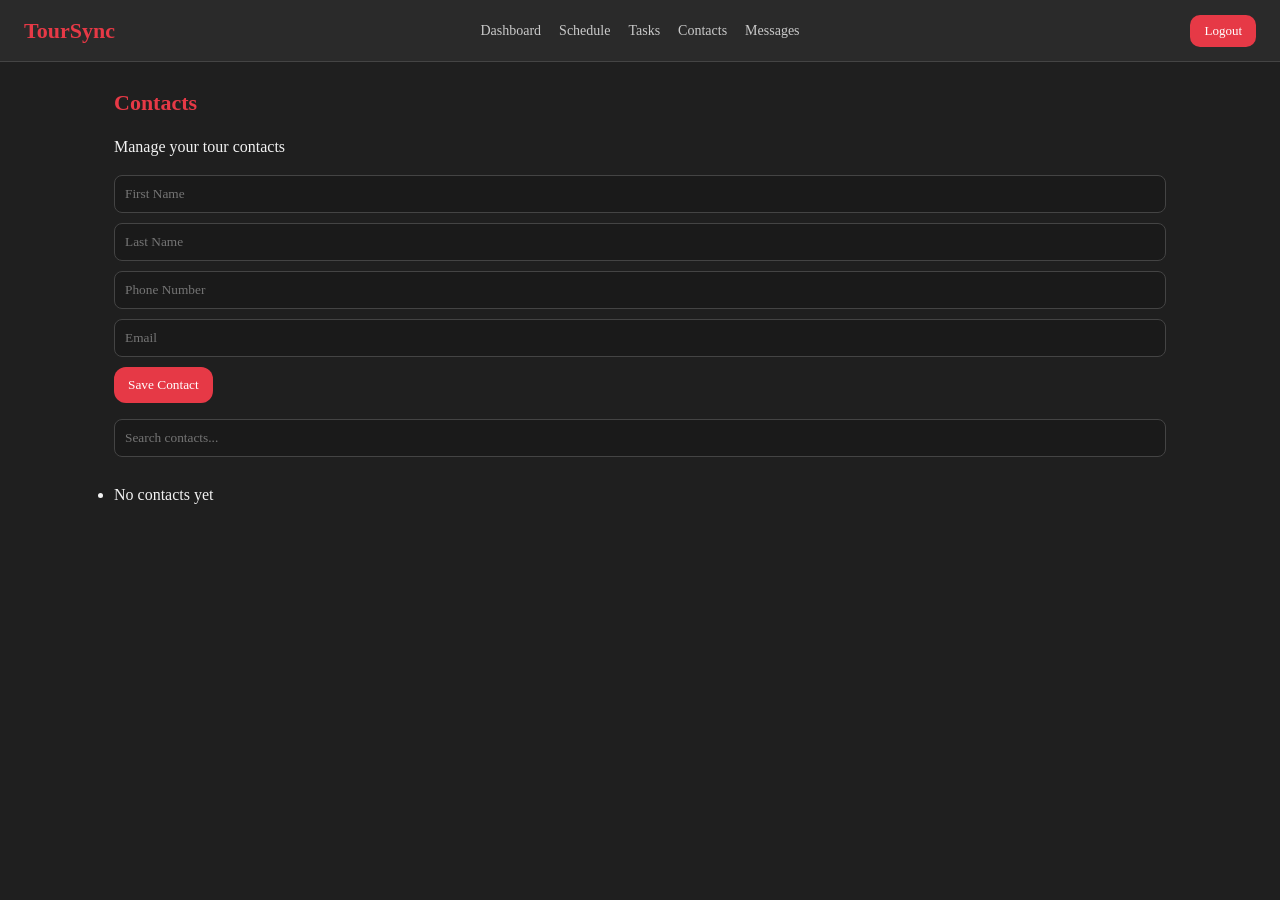
==== index.html @ a50b9f97 "vc" ====
<!DOCTYPE html>
<html lang="en">

<head>
  <meta charset="UTF-8">
  <title>Contacts</title>

  <link rel="stylesheet" href="style.css">
  <script defer src="script.js"></script>
</head>

<body>

<header class="topbar">

  <h1>TourSync</h1>

  <nav>
    <a href="index.html">Dashboard</a>
    <a href="schedule.html">Schedule</a>
    <a href="tasks.html">Tasks</a>
    <a href="contacts.html">Contacts</a>
    <a href="messages.html">Messages</a>
  </nav>

  <button class="logout-btn" onclick="logout()">Logout</button>

</header>

<main class="container">

  <!-- PAGE TITLE -->
  <div class="page-title card">
    <h2>Contacts</h2>
    <p>Manage your tour contacts</p>
  </div>

  <!-- CONTACT FORM -->
  <div class="card contact-form">

    <input id="firstName" type="text" placeholder="First Name">
    <input id="lastName" type="text" placeholder="Last Name">
    <input id="phone" type="text" placeholder="Phone Number">
    <input id="email" type="email" placeholder="Email">

    <button onclick="addContact()">Save Contact</button>

  </div>

  <!-- SEARCH -->
  <div class="card">
    <input
      id="searchInput"
      type="text"
      oninput="renderContacts()"
      placeholder="Search contacts..."
    >
  </div>

  <!-- CONTACT LIST -->
  <ul id="contactList"></ul>

</main>

</body>
</html>
---- style.css ----
/* =========================
   RESET
========================= */
* {
  margin: 0;
  padding: 0;
  box-sizing: border-box;
  font-family: Georgia, "Times New Roman", serif;
}

/* =========================
   THEME
========================= */
:root {
  --bg: #1f1f1f;
  --panel: #2a2a2a;
  --panel2: #333333;

  --text: #f2f2f2;
  --muted: #b5b5b5;

  --red: #e63946;
  --gold: #c9a227;
  --green: #2a9d8f;

  --space-xs: 6px;
  --space-sm: 10px;
  --space-md: 16px;
  --space-lg: 24px;

  --radius: 12px;
}

/* =========================
   BODY
========================= */
body {
  background: var(--bg);
  color: var(--text);
  min-height: 100vh;
  line-height: 1.5;
}

/* =========================
   TYPOGRAPHY
========================= */
h1 { font-size: 28px; }
h2 { font-size: 22px; margin-bottom: var(--space-md); }
h3 { font-size: 18px; margin-bottom: var(--space-sm); }

h1, h2, h3 {
  color: var(--red);
}

/* =========================
   CONTAINER
========================= */
.container {
  padding: var(--space-lg);
  max-width: 1100px;
  margin: 0 auto;

  display: flex;
  flex-direction: column;
  gap: var(--space-md);
}

/* =========================
   TOPBAR (UNIFIED STYLE)
========================= */

.topbar {
  display: flex;
  align-items: center;
  justify-content: space-between;

  padding: 14px 24px;
  background: var(--panel);
  border-bottom: 1px solid #444;
}

/* LEFT BRAND */
.topbar h1 {
  color: var(--red);
  font-size: 22px;
}

/* CENTER NAV */
.topbar nav {
  display: flex;
  gap: 18px;
  position: absolute;
  left: 50%;
  transform: translateX(-50%);
}

/* LINKS */
.topbar nav a {
  text-decoration: none;
  color: var(--text);
  opacity: 0.8;
  font-size: 14px;
  transition: 0.2s;
}

.topbar nav a:hover {
  color: var(--red);
  opacity: 1;
}

/* LOGOUT BUTTON (RIGHT SIDE) */
.logout-btn {
  background: var(--red);
  border: none;
  color: white;
  padding: 8px 14px;
  border-radius: 10px;
  cursor: pointer;
  font-size: 13px;
}

.logout-btn:hover {
  opacity: 0.9;
}

/* =========================
   INPUTS
========================= */
input, select {
  padding: 10px;
  border-radius: 8px;
  border: 1px solid #444;
  background: #1a1a1a;
  color: var(--text);
  width: 100%;
  margin-bottom: var(--space-sm);
}

input:focus, select:focus {
  outline: none;
  border-color: var(--red);
}

/* =========================
   BUTTONS
========================= */
button {
  padding: 10px 14px;
  border-radius: var(--radius);
  border: none;
  background: var(--red);
  color: white;
  cursor: pointer;
  transition: 0.2s;
}

button:hover {
  opacity: 0.9;
}

/* =========================
   CHAT LAYOUT
========================= */
.chat-layout {
  display: flex;
  height: calc(100vh - 90px);
}

/* sidebar */
.chat-sidebar {
  width: 280px;
  background: var(--panel);
  border-right: 1px solid #444;
  padding: var(--space-md);
  overflow-y: auto;
}

/* chat window */
.chat-window {
  flex: 1;
  display: flex;
  flex-direction: column;
  padding: var(--space-md);
  overflow: hidden;
}

/* =========================
   CONTACT PICKER
========================= */
#contactPicker {
  list-style: none;
  margin-top: var(--space-sm);
  display: flex;
  flex-direction: column;
  gap: 8px;
}

#contactPicker li {
  padding: 10px;
  background: var(--panel2);
  border-radius: 8px;
  cursor: pointer;
  position: relative;
  transition: 0.2s;
}

#contactPicker li:hover {
  background: var(--red);
}

/* unread badge */
.unread {
  position: absolute;
  right: 10px;
  top: 10px;
  background: var(--gold);
  color: black;
  font-size: 12px;
  padding: 2px 6px;
  border-radius: 10px;
}

/* =========================
   CHAT
========================= */
#messageList {
  flex: 1;
  list-style: none;
  overflow-y: auto;
  display: flex;
  flex-direction: column;
  gap: var(--space-sm);
  padding: var(--space-sm);
}

/* system message */
.system-msg {
  text-align: center;
  opacity: 0.6;
  font-size: 14px;
}

/* bubble */
.msg {
  max-width: 70%;
  padding: 10px 12px;
  border-radius: 16px;
  font-size: 14px;
  position: relative;
  box-shadow: 0 4px 10px rgba(0,0,0,0.2);
}

/* sent */
.msg.me {
  background: var(--red);
  color: white;
  align-self: flex-end;
  border-bottom-right-radius: 4px;
}

/* received */
.msg.them {
  background: var(--panel2);
  align-self: flex-start;
  border-bottom-left-radius: 4px;
}

/* timestamp */
.msg small {
  display: block;
  font-size: 10px;
  opacity: 0.7;
  margin-top: 4px;
}

/* =========================
   MESSAGE INPUT
========================= */
.message-box {
  display: flex;
  gap: var(--space-sm);
  border-top: 1px solid #444;
  padding-top: var(--space-sm);
}

.message-box input {
  flex: 1;
  margin-bottom: 0;
}

/* =========================
   TASK PRIORITY
========================= */
.task.high {
  border-left: 4px solid var(--red);
}

.task.medium {
  border-left: 4px solid var(--gold);
}

.task.low {
  border-left: 4px solid var(--green);
}
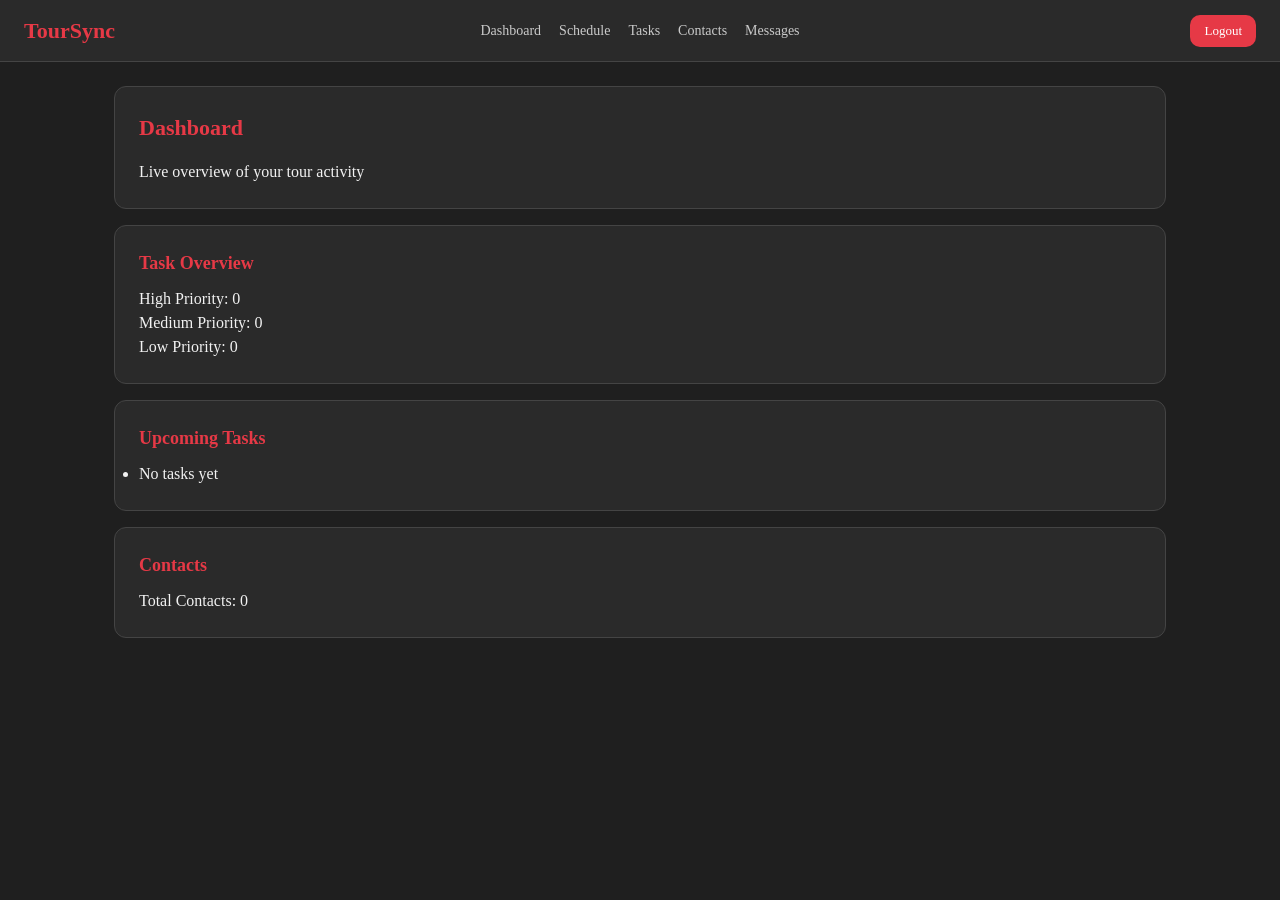
==== commit 44cd2c53: "f" ====
--- a/index.html
+++ b/index.html
@@ -3,7 +3,7 @@
 
 <head>
   <meta charset="UTF-8">
-  <title>Contacts</title>
+  <title>TourSync Dashboard</title>
 
   <link rel="stylesheet" href="style.css">
   <script defer src="script.js"></script>
@@ -29,38 +29,48 @@
 
 <main class="container">
 
-  <!-- PAGE TITLE -->
-  <div class="page-title card">
-    <h2>Contacts</h2>
-    <p>Manage your tour contacts</p>
+  <!-- WELCOME -->
+  <div class="card">
+    <h2>Dashboard</h2>
+    <p>Live overview of your tour activity</p>
   </div>
 
-  <!-- CONTACT FORM -->
-  <div class="card contact-form">
+  <!-- TASK STATS -->
+  <div class="card">
+    <h3>Task Overview</h3>
 
-    <input id="firstName" type="text" placeholder="First Name">
-    <input id="lastName" type="text" placeholder="Last Name">
-    <input id="phone" type="text" placeholder="Phone Number">
-    <input id="email" type="email" placeholder="Email">
-
-    <button onclick="addContact()">Save Contact</button>
-
+    <p>High Priority: <span id="statHigh">0</span></p>
+    <p>Medium Priority: <span id="statMedium">0</span></p>
+    <p>Low Priority: <span id="statLow">0</span></p>
   </div>
 
-  <!-- SEARCH -->
+  <!-- UPCOMING TASKS -->
   <div class="card">
-    <input
-      id="searchInput"
-      type="text"
-      oninput="renderContacts()"
-      placeholder="Search contacts..."
-    >
+    <h3>Upcoming Tasks</h3>
+
+    <ul id="taskList"></ul>
   </div>
 
-  <!-- CONTACT LIST -->
-  <ul id="contactList"></ul>
+  <!-- CONTACT COUNT -->
+  <div class="card">
+    <h3>Contacts</h3>
+
+    <p>Total Contacts: <span id="contactCount">0</span></p>
+  </div>
 
 </main>
 
+<script>
+window.addEventListener("load", () => {
+  const contacts = getContacts();
+
+  const count = document.getElementById("contactCount");
+
+  if (count) {
+    count.textContent = contacts.length;
+  }
+});
+</script>
+
 </body>
 </html>
--- a/style.css
+++ b/style.css
@@ -301,4 +301,47 @@
 
 .task.low {
   border-left: 4px solid var(--green);
+}
+
+/* =========================
+   CARD
+========================= */
+.card {
+  background: var(--panel);
+  padding: var(--space-lg);
+  border-radius: var(--radius);
+  border: 1px solid #444;
+}
+
+/* =========================
+   CONTACT FORM
+========================= */
+.contact-form {
+  display: flex;
+  flex-direction: column;
+  gap: var(--space-sm);
+}
+
+/* =========================
+   CONTACT LIST
+========================= */
+#contactList {
+  list-style: none;
+  display: flex;
+  flex-direction: column;
+  gap: var(--space-sm);
+}
+
+#contactList li {
+  background: var(--panel2);
+  padding: 12px;
+  border-radius: 10px;
+  border-left: 4px solid var(--red);
+}
+
+/* =========================
+   PAGE TITLE
+========================= */
+.page-title p {
+  color: var(--muted);
 }
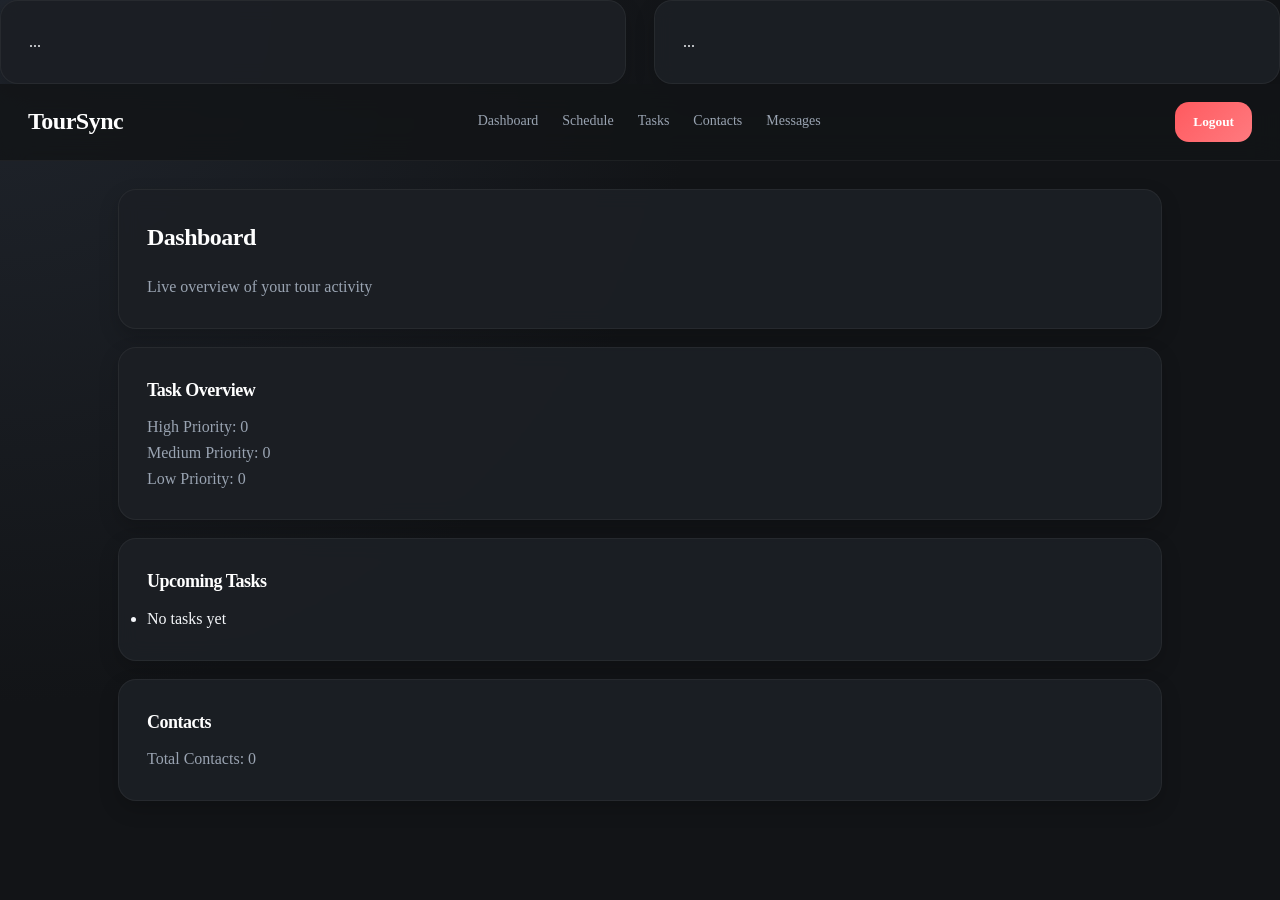
==== commit 05114a1a: "k" ====
--- a/index.html
+++ b/index.html
@@ -10,6 +10,18 @@
 </head>
 
 <body>
+
+  <div class="dashboard-grid">
+
+  <div class="card">
+    ...
+  </div>
+
+  <div class="card">
+    ...
+  </div>
+
+</div>
 
 <header class="topbar">
 
--- a/style.css
+++ b/style.css
@@ -12,44 +12,69 @@
    THEME
 ========================= */
 :root {
-  --bg: #1f1f1f;
-  --panel: #2a2a2a;
-  --panel2: #333333;
-
-  --text: #f2f2f2;
-  --muted: #b5b5b5;
-
-  --red: #e63946;
-  --gold: #c9a227;
-  --green: #2a9d8f;
+  --bg: #121417;
+  --panel: #1c1f24;
+  --panel2: #262b33;
+
+  --text: #f5f7fa;
+  --muted: #9aa4b2;
+
+  --red: #ff5a5f;
+  --gold: #f4b942;
+  --green: #2ec4b6;
+
+  --accent: #5dade2;
 
   --space-xs: 6px;
   --space-sm: 10px;
-  --space-md: 16px;
-  --space-lg: 24px;
-
-  --radius: 12px;
+  --space-md: 18px;
+  --space-lg: 28px;
+  --space-xl: 40px;
+
+  --radius: 18px;
+
+  --shadow:
+    0 8px 20px rgba(0,0,0,0.18);
+
+  --transition: 0.25s ease;
 }
 
 /* =========================
    BODY
 ========================= */
 body {
-  background: var(--bg);
+  background:
+    radial-gradient(circle at top left, #20252d 0%, #121417 45%);
   color: var(--text);
   min-height: 100vh;
-  line-height: 1.5;
-}
-
+  line-height: 1.6;
+  font-family: Inter, sans-serif;
+}
 /* =========================
    TYPOGRAPHY
 ========================= */
-h1 { font-size: 28px; }
-h2 { font-size: 22px; margin-bottom: var(--space-md); }
-h3 { font-size: 18px; margin-bottom: var(--space-sm); }
+h1 {
+  font-size: 30px;
+  font-weight: 700;
+}
+
+h2 {
+  font-size: 24px;
+  margin-bottom: var(--space-md);
+}
+
+h3 {
+  font-size: 18px;
+  margin-bottom: var(--space-sm);
+}
 
 h1, h2, h3 {
-  color: var(--red);
+  color: white;
+  letter-spacing: -0.5px;
+}
+
+p {
+  color: var(--muted);
 }
 
 /* =========================
@@ -65,99 +90,163 @@
   gap: var(--space-md);
 }
 
+.container > .card {
+  animation: fadeUp 0.4s ease both;
+}
+
+@keyframes fadeUp {
+  from {
+    opacity: 0;
+    transform: translateY(6px);
+  }
+  to {
+    opacity: 1;
+    transform: translateY(0);
+  }
+}
 /* =========================
    TOPBAR (UNIFIED STYLE)
 ========================= */
-
 .topbar {
+  position: sticky;
+  top: 0;
+  z-index: 1000;
+
   display: flex;
   align-items: center;
   justify-content: space-between;
 
-  padding: 14px 24px;
-  background: var(--panel);
-  border-bottom: 1px solid #444;
-}
-
-/* LEFT BRAND */
+  padding: 18px 28px;
+
+  background: rgba(18,20,23,0.85);
+
+  backdrop-filter: blur(14px);
+
+  border-bottom: 1px solid rgba(255,255,255,0.05);
+}
+
 .topbar h1 {
-  color: var(--red);
-  font-size: 22px;
-}
-
-/* CENTER NAV */
+  color: white;
+  font-size: 24px;
+}
+
 .topbar nav {
   display: flex;
-  gap: 18px;
-  position: absolute;
-  left: 50%;
-  transform: translateX(-50%);
-}
-
-/* LINKS */
+  gap: 24px;
+}
+
 .topbar nav a {
   text-decoration: none;
+  color: var(--muted);
+  font-size: 14px;
+  transition: var(--transition);
+  position: relative;
+}
+
+.topbar nav a:hover {
+  color: white;
+}
+
+.topbar nav a::after {
+  content: "";
+  position: absolute;
+  left: 0;
+  bottom: -6px;
+
+  width: 0%;
+  height: 2px;
+
+  background: var(--red);
+
+  transition: var(--transition);
+}
+
+.topbar nav a:hover::after {
+  width: 100%;
+}
+
+@media (max-width: 768px) {
+
+  .topbar {
+    flex-direction: column;
+    align-items: flex-start;
+    gap: 12px;
+  }
+
+  .topbar nav {
+    width: 100%;
+    justify-content: space-between;
+    flex-wrap: wrap;
+    gap: 10px;
+  }
+
+  .topbar nav a {
+    font-size: 13px;
+  }
+}
+/* =========================
+   INPUTS
+========================= */
+input,
+select {
+  padding: 14px;
+
+  border-radius: 14px;
+
+  border: 1px solid rgba(255,255,255,0.06);
+
+  background: rgba(255,255,255,0.03);
+
+  color: white;
+
+  width: 100%;
+
+  margin-bottom: var(--space-sm);
+
+  transition: var(--transition);
+}
+
+input:focus,
+select:focus {
+  outline: none;
+
+  border-color: var(--accent);
+
+  background: rgba(255,255,255,0.05);
+}
+/* =========================
+   BUTTONS
+========================= */
+button {
+  padding: 12px 18px;
+  border-radius: 14px;
+  border: none;
+
+  background: linear-gradient(
+    135deg,
+    var(--red),
+    #ff7a7f
+  );
+
+  color: white;
+
+  cursor: pointer;
+
+  transition: var(--transition);
+
+  font-weight: 600;
+}
+
+button.secondary {
+  background: rgba(255,255,255,0.06);
   color: var(--text);
-  opacity: 0.8;
-  font-size: 14px;
-  transition: 0.2s;
-}
-
-.topbar nav a:hover {
-  color: var(--red);
-  opacity: 1;
-}
-
-/* LOGOUT BUTTON (RIGHT SIDE) */
-.logout-btn {
-  background: var(--red);
-  border: none;
-  color: white;
-  padding: 8px 14px;
-  border-radius: 10px;
-  cursor: pointer;
-  font-size: 13px;
-}
-
-.logout-btn:hover {
-  opacity: 0.9;
-}
-
-/* =========================
-   INPUTS
-========================= */
-input, select {
-  padding: 10px;
-  border-radius: 8px;
-  border: 1px solid #444;
-  background: #1a1a1a;
-  color: var(--text);
-  width: 100%;
-  margin-bottom: var(--space-sm);
-}
-
-input:focus, select:focus {
-  outline: none;
-  border-color: var(--red);
-}
-
-/* =========================
-   BUTTONS
-========================= */
-button {
-  padding: 10px 14px;
-  border-radius: var(--radius);
-  border: none;
-  background: var(--red);
-  color: white;
-  cursor: pointer;
-  transition: 0.2s;
+  box-shadow: none;
 }
 
 button:hover {
-  opacity: 0.9;
-}
-
+  transform: translateY(-1px);
+  box-shadow: 0 10px 20px rgba(255,90,95,0.25);
+}
 /* =========================
    CHAT LAYOUT
 ========================= */
@@ -170,7 +259,7 @@
 .chat-sidebar {
   width: 280px;
   background: var(--panel);
-  border-right: 1px solid #444;
+  border-right: 1px solid rgba(255,255,255,0.05);
   padding: var(--space-md);
   overflow-y: auto;
 }
@@ -303,16 +392,45 @@
   border-left: 4px solid var(--green);
 }
 
+.task {
+  background: var(--panel2);
+  padding: 14px;
+  border-radius: 14px;
+  list-style: none;
+
+  display: flex;
+  flex-direction: column;
+  gap: 8px;
+
+  transition: var(--transition);
+}
+
+.task:hover {
+  transform: translateX(3px);
+}
+
 /* =========================
    CARD
 ========================= */
 .card {
-  background: var(--panel);
+  background: rgba(28, 31, 36, 0.95);
+  backdrop-filter: blur(10px);
+
   padding: var(--space-lg);
+
   border-radius: var(--radius);
-  border: 1px solid #444;
-}
-
+
+  border: 1px solid rgba(255,255,255,0.05);
+
+  box-shadow: var(--shadow);
+
+  transition: var(--transition);
+}
+
+.card:hover {
+  transform: translateY(-2px);
+  border-color: rgba(255,255,255,0.08);
+}
 /* =========================
    CONTACT FORM
 ========================= */
@@ -344,4 +462,52 @@
 ========================= */
 .page-title p {
   color: var(--muted);
+}
+
+.dashboard-grid {
+  display: grid;
+  grid-template-columns: repeat(auto-fit, minmax(280px, 1fr));
+  gap: var(--space-lg);
+}
+
+@media (max-width: 768px) {
+
+  .topbar {
+    flex-direction: column;
+    gap: 14px;
+    padding: 18px;
+  }
+
+  .topbar nav {
+    flex-wrap: wrap;
+    justify-content: center;
+    gap: 14px;
+  }
+
+  .container {
+    padding: 16px;
+  }
+
+  .chat-layout {
+    flex-direction: column;
+    height: auto;
+  }
+
+  .chat-sidebar {
+    width: 100%;
+    border-right: none;
+    border-bottom: 1px solid #333;
+  }
+
+  .chat-window {
+    min-height: 60vh;
+  }
+
+  .msg {
+    max-width: 90%;
+  }
+
+  button {
+    width: 100%;
+  }
 }
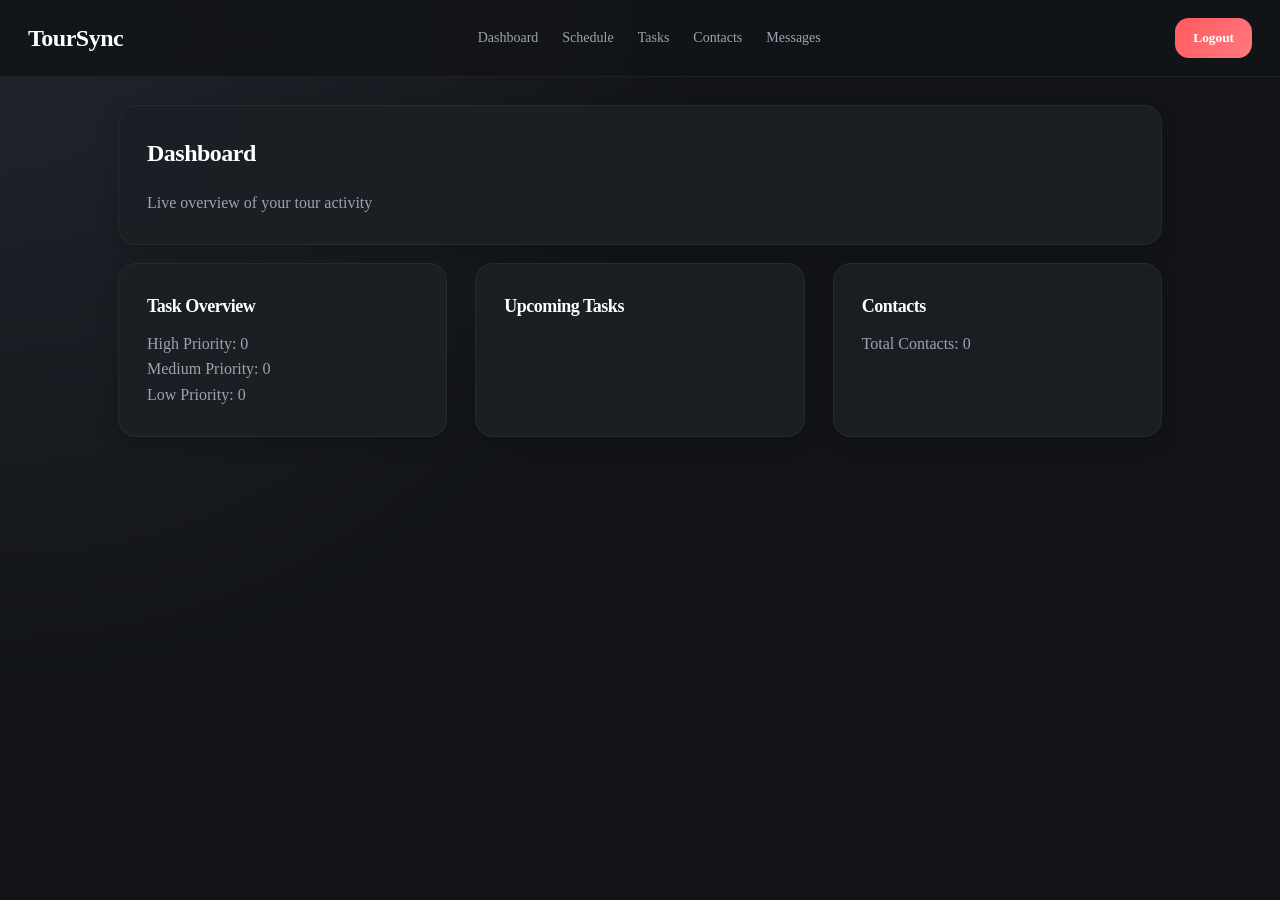
==== commit 9c5a3297: "t" ====
--- a/index.html
+++ b/index.html
@@ -10,18 +10,6 @@
 </head>
 
 <body>
-
-  <div class="dashboard-grid">
-
-  <div class="card">
-    ...
-  </div>
-
-  <div class="card">
-    ...
-  </div>
-
-</div>
 
 <header class="topbar">
 
@@ -41,41 +29,43 @@
 
 <main class="container">
 
-  <!-- WELCOME -->
-  <div class="card">
+  <!-- PAGE TITLE -->
+  <div class="card page-title">
     <h2>Dashboard</h2>
     <p>Live overview of your tour activity</p>
   </div>
 
-  <!-- TASK STATS -->
-  <div class="card">
-    <h3>Task Overview</h3>
+  <!-- DASHBOARD GRID -->
+  <div class="dashboard-grid">
 
-    <p>High Priority: <span id="statHigh">0</span></p>
-    <p>Medium Priority: <span id="statMedium">0</span></p>
-    <p>Low Priority: <span id="statLow">0</span></p>
-  </div>
+    <!-- TASK OVERVIEW -->
+    <div class="card">
+      <h3>Task Overview</h3>
 
-  <!-- UPCOMING TASKS -->
-  <div class="card">
-    <h3>Upcoming Tasks</h3>
+      <p>High Priority: <span id="statHigh">0</span></p>
+      <p>Medium Priority: <span id="statMedium">0</span></p>
+      <p>Low Priority: <span id="statLow">0</span></p>
+    </div>
 
-    <ul id="taskList"></ul>
-  </div>
+    <!-- UPCOMING TASKS -->
+    <div class="card">
+      <h3>Upcoming Tasks</h3>
+      <ul id="taskList"></ul>
+    </div>
 
-  <!-- CONTACT COUNT -->
-  <div class="card">
-    <h3>Contacts</h3>
+    <!-- CONTACT SUMMARY -->
+    <div class="card">
+      <h3>Contacts</h3>
+      <p>Total Contacts: <span id="contactCount">0</span></p>
+    </div>
 
-    <p>Total Contacts: <span id="contactCount">0</span></p>
   </div>
 
 </main>
 
 <script>
 window.addEventListener("load", () => {
-  const contacts = getContacts();
-
+  const contacts = getContacts?.() || [];
   const count = document.getElementById("contactCount");
 
   if (count) {
--- a/style.css
+++ b/style.css
@@ -262,6 +262,33 @@
   border-right: 1px solid rgba(255,255,255,0.05);
   padding: var(--space-md);
   overflow-y: auto;
+  
+}
+.chat-sidebar h3 {
+  margin-bottom: var(--space-sm);
+}
+
+.chat-sidebar li {
+  transition: var(--transition);
+}
+
+.chat-sidebar li {
+  padding: 10px;
+  border-radius: 10px;
+  cursor: pointer;
+}
+
+.chat-sidebar li:hover {
+  background: rgba(255,255,255,0.05);
+}
+
+.chat-sidebar {
+  scrollbar-width: thin;
+  scrollbar-color: rgba(255,255,255,0.2) transparent;
+}
+
+.chat-sidebar input {
+  margin-bottom: var(--space-sm);
 }
 
 /* chat window */
@@ -271,6 +298,7 @@
   flex-direction: column;
   padding: var(--space-md);
   overflow: hidden;
+  min-height: 0;
 }
 
 /* =========================
@@ -294,7 +322,19 @@
 }
 
 #contactPicker li:hover {
-  background: var(--red);
+  background: rgba(255, 90, 95, 0.15);
+  transform: translateX(3px);
+}
+
+#contactPicker li.active {
+  background: rgba(255, 90, 95, 0.2);
+  border-left: 3px solid var(--red);
+}
+
+#contactPicker li {
+  display: flex;
+  flex-direction: column;
+  gap: 4px;
 }
 
 /* unread badge */
@@ -307,6 +347,8 @@
   font-size: 12px;
   padding: 2px 6px;
   border-radius: 10px;
+  font-weight: 600;
+  box-shadow: 0 4px 10px rgba(0,0,0,0.2);
 }
 
 /* =========================
@@ -320,7 +362,17 @@
   flex-direction: column;
   gap: var(--space-sm);
   padding: var(--space-sm);
-}
+  scrollbar-width: thin;
+  scrollbar-color: rgba(255,255,255,0.2) transparent;
+}
+
+.message-wrapper {
+  flex: 1;
+  overflow-y: auto;
+  min-height: 0;
+}
+
+
 
 /* system message */
 .system-msg {
@@ -337,7 +389,18 @@
   font-size: 14px;
   position: relative;
   box-shadow: 0 4px 10px rgba(0,0,0,0.2);
-}
+  line-height: 1.4;
+  word-wrap: break-word;
+}
+
+.msg {
+  transition: 0.2s ease;
+}
+
+.msg:hover {
+  transform: translateY(-1px);
+}
+
 
 /* sent */
 .msg.me {
@@ -361,6 +424,30 @@
   opacity: 0.7;
   margin-top: 4px;
 }
+/* =========================
+   SCHEDULE TIMELINE
+========================= */
+
+.timeline-item {
+  background: var(--panel2);
+  padding: 14px;
+  border-radius: 12px;
+  margin-bottom: 10px;
+}
+
+.timeline::before {
+  content: "";
+  position: absolute;
+  left: 6px;
+  top: 0;
+  bottom: 0;
+  width: 2px;
+  background: rgba(255,255,255,0.1);
+}
+
+.timeline-item {
+  position: relative;
+}
 
 /* =========================
    MESSAGE INPUT
@@ -439,6 +526,9 @@
   flex-direction: column;
   gap: var(--space-sm);
 }
+.contact-form h3 {
+  margin-bottom: var(--space-sm);
+}
 
 /* =========================
    CONTACT LIST
@@ -470,6 +560,63 @@
   gap: var(--space-lg);
 }
 
+/* =========================
+   CALENDAR GRID (SCHEDULE VIEW)
+========================= */
+
+.calendar-grid {
+  display: grid;
+  grid-template-columns: repeat(auto-fit, minmax(120px, 1fr));
+  gap: 8px;
+}
+
+.calendar-day {
+  background: var(--panel2);
+  min-height: 80px;
+  border-radius: 12px;
+  padding: 10px;
+  font-size: 12px;
+
+  border: 1px solid rgba(255,255,255,0.05);
+  transition: var(--transition);
+  display: flex;
+  flex-direction: column;
+  gap: 4px;
+}
+
+.calendar-day:hover {
+  background: rgba(255, 90, 95, 0.08);
+  border-color: rgba(255, 90, 95, 0.2);
+}
+
+.calendar-day.today {
+  border: 1px solid var(--red);
+  box-shadow: 0 0 0 2px rgba(255, 90, 95, 0.2);
+}
+
+.calendar-header {
+  display: grid;
+  grid-template-columns: repeat(7, 1fr);
+  margin-bottom: 8px;
+  font-size: 12px;
+  color: var(--muted);
+  text-align: center;
+}
+
+@media (max-width: 768px) {
+  .calendar-grid {
+    grid-template-columns: repeat(2, 1fr);
+  }
+}
+
+.calendar-event {
+  background: rgba(255, 90, 95, 0.15);
+  padding: 4px 6px;
+  border-radius: 6px;
+  font-size: 11px;
+  margin-top: 4px;
+}
+
 @media (max-width: 768px) {
 
   .topbar {
@@ -500,9 +647,8 @@
   }
 
   .chat-window {
-    min-height: 60vh;
-  }
-
+  min-height: 0;
+}
   .msg {
     max-width: 90%;
   }
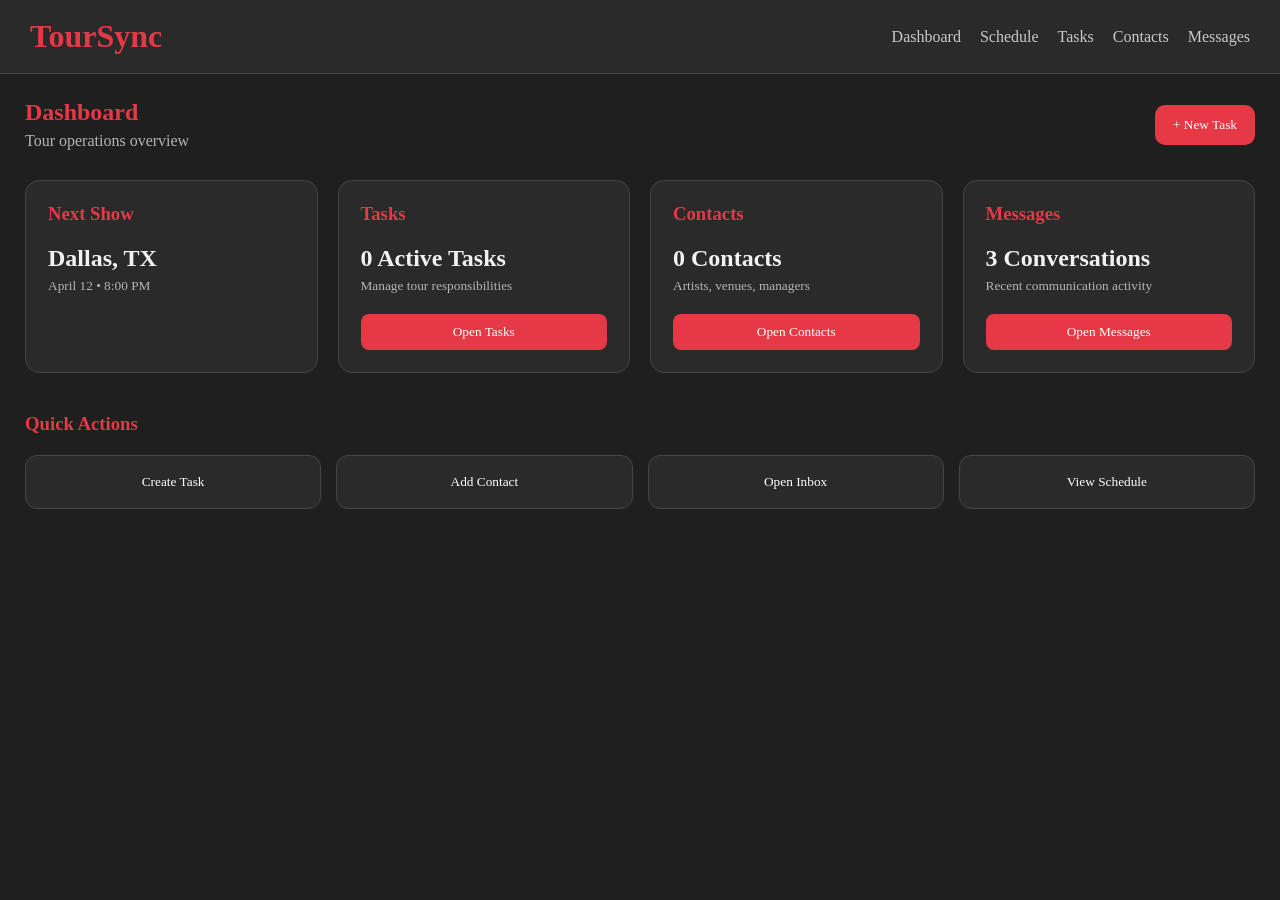
==== commit d8ce9d4f: "f" ====
--- a/index.html
+++ b/index.html
@@ -1,8 +1,12 @@
 <!DOCTYPE html>
 <html lang="en">
-
 <head>
   <meta charset="UTF-8">
+  <meta
+    name="viewport"
+    content="width=device-width, initial-scale=1.0"
+  >
+
   <title>TourSync Dashboard</title>
 
   <link rel="stylesheet" href="style.css">
@@ -11,6 +15,9 @@
 
 <body>
 
+<!-- =========================
+     TOPBAR
+========================= -->
 <header class="topbar">
 
   <h1>TourSync</h1>
@@ -23,56 +30,131 @@
     <a href="messages.html">Messages</a>
   </nav>
 
-  <button class="logout-btn" onclick="logout()">Logout</button>
-
 </header>
 
+<!-- =========================
+     MAIN DASHBOARD
+========================= -->
 <main class="container">
 
-  <!-- PAGE TITLE -->
-  <div class="card page-title">
-    <h2>Dashboard</h2>
-    <p>Live overview of your tour activity</p>
+  <!-- PAGE HEADER -->
+  <div class="dashboard-header">
+
+    <div>
+      <h2>Dashboard</h2>
+      <p class="subtitle">
+        Tour operations overview
+      </p>
+    </div>
+
+    <button
+      class="dashboard-btn"
+      onclick="window.location.href='tasks.html'"
+    >
+      + New Task
+    </button>
+
   </div>
 
   <!-- DASHBOARD GRID -->
   <div class="dashboard-grid">
 
-    <!-- TASK OVERVIEW -->
-    <div class="card">
-      <h3>Task Overview</h3>
+    <!-- NEXT SHOW -->
+    <div class="dashboard-card">
 
-      <p>High Priority: <span id="statHigh">0</span></p>
-      <p>Medium Priority: <span id="statMedium">0</span></p>
-      <p>Low Priority: <span id="statLow">0</span></p>
+      <h3>Next Show</h3>
+
+      <div class="card-content">
+        <p>Dallas, TX</p>
+        <small>April 12 • 8:00 PM</small>
+      </div>
+
     </div>
 
-    <!-- UPCOMING TASKS -->
-    <div class="card">
-      <h3>Upcoming Tasks</h3>
-      <ul id="taskList"></ul>
+    <!-- TASK COUNT -->
+    <div class="dashboard-card clickable">
+
+      <h3>Tasks</h3>
+
+      <div class="card-content">
+        <p id="dashboardTaskCount">0 Active Tasks</p>
+        <small>Manage tour responsibilities</small>
+      </div>
+
+      <button
+        onclick="window.location.href='tasks.html'"
+      >
+        Open Tasks
+      </button>
+
     </div>
 
-    <!-- CONTACT SUMMARY -->
-    <div class="card">
+    <!-- CONTACT COUNT -->
+    <div class="dashboard-card clickable">
+
       <h3>Contacts</h3>
-      <p>Total Contacts: <span id="contactCount">0</span></p>
+
+      <div class="card-content">
+        <p id="dashboardContactCount">0 Contacts</p>
+        <small>Artists, venues, managers</small>
+      </div>
+
+      <button
+        onclick="window.location.href='contacts.html'"
+      >
+        Open Contacts
+      </button>
+
+    </div>
+
+    <!-- MESSAGES -->
+    <div class="dashboard-card clickable">
+
+      <h3>Messages</h3>
+
+      <div class="card-content">
+        <p id="dashboardMessageCount">0 Conversations</p>
+        <small>Recent communication activity</small>
+      </div>
+
+      <button
+        onclick="window.location.href='messages.html'"
+      >
+        Open Messages
+      </button>
+
     </div>
 
   </div>
 
+  <!-- QUICK ACTIONS -->
+  <section class="quick-actions">
+
+    <h3>Quick Actions</h3>
+
+    <div class="quick-grid">
+
+      <button onclick="window.location.href='tasks.html'">
+        Create Task
+      </button>
+
+      <button onclick="window.location.href='contacts.html'">
+        Add Contact
+      </button>
+
+      <button onclick="window.location.href='messages.html'">
+        Open Inbox
+      </button>
+
+      <button onclick="window.location.href='schedule.html'">
+        View Schedule
+      </button>
+
+    </div>
+
+  </section>
+
 </main>
-
-<script>
-window.addEventListener("load", () => {
-  const contacts = getContacts?.() || [];
-  const count = document.getElementById("contactCount");
-
-  if (count) {
-    count.textContent = contacts.length;
-  }
-});
-</script>
 
 </body>
 </html>
--- a/style.css
+++ b/style.css
@@ -12,441 +12,223 @@
    THEME
 ========================= */
 :root {
-  --bg: #121417;
-  --panel: #1c1f24;
-  --panel2: #262b33;
-
-  --text: #f5f7fa;
-  --muted: #9aa4b2;
-
-  --red: #ff5a5f;
-  --gold: #f4b942;
-  --green: #2ec4b6;
-
-  --accent: #5dade2;
-
-  --space-xs: 6px;
-  --space-sm: 10px;
-  --space-md: 18px;
-  --space-lg: 28px;
-  --space-xl: 40px;
-
-  --radius: 18px;
-
-  --shadow:
-    0 8px 20px rgba(0,0,0,0.18);
-
-  --transition: 0.25s ease;
+  --bg: #1f1f1f;
+  --panel: #2a2a2a;
+  --panel2: #333333;
+
+  --text: #f2f2f2;
+  --muted: #b5b5b5;
+
+  --red: #e63946;
+  --gold: #c9a227;
+  --green: #2a9d8f;
 }
 
 /* =========================
    BODY
 ========================= */
 body {
-  background:
-    radial-gradient(circle at top left, #20252d 0%, #121417 45%);
+  background: var(--bg);
   color: var(--text);
   min-height: 100vh;
-  line-height: 1.6;
-  font-family: Inter, sans-serif;
-}
-/* =========================
-   TYPOGRAPHY
-========================= */
-h1 {
-  font-size: 30px;
-  font-weight: 700;
-}
-
-h2 {
-  font-size: 24px;
-  margin-bottom: var(--space-md);
-}
-
-h3 {
+}
+
+/* =========================
+   TITLES
+========================= */
+h1, h2, h3 {
+  color: var(--red);
+  font-weight: bold;
+}
+
+/* =========================
+   TOP BAR
+========================= */
+.topbar {
+  display: flex;
+  justify-content: space-between;
+  align-items: center;
+  padding: 18px 30px;
+  background: var(--panel);
+  border-bottom: 1px solid #444;
+}
+
+nav a {
+  margin-left: 15px;
+  text-decoration: none;
+  color: var(--text);
+  opacity: 0.8;
+}
+
+nav a:hover {
+  color: var(--red);
+  opacity: 1;
+}
+
+/* =========================
+   PAGE CONTAINER
+========================= */
+.container {
+  padding: 25px;
+}
+
+/* =========================
+   CHAT LAYOUT
+========================= */
+.chat-layout {
+  display: flex;
+  height: calc(100vh - 80px);
+}
+
+/* =========================
+   SIDEBAR
+========================= */
+.chat-sidebar {
+  width: 300px;
+  background: var(--panel);
+  border-right: 1px solid #444;
+  display: flex;
+  flex-direction: column;
+}
+
+.chat-sidebar h3 {
+  padding: 15px;
+  border-bottom: 1px solid #444;
+}
+
+.chat-sidebar input {
+  margin: 8px 10px;
+  padding: 10px;
+  border-radius: 8px;
+  border: 1px solid #444;
+  background: #1a1a1a;
+  color: var(--text);
+}
+
+.chat-sidebar button {
+  margin: 0 10px 10px 10px;
+  padding: 10px;
+  border: none;
+  border-radius: 8px;
+  background: var(--red);
+  color: white;
+  cursor: pointer;
+}
+
+/* =========================
+   USERS LIST
+========================= */
+#userList {
+  list-style: none;
+  overflow-y: auto;
+  flex: 1;
+}
+
+/* =========================
+   CHAT PREVIEW (FIXED FOR YOUR JS)
+========================= */
+.chat-preview {
+  padding: 14px;
+  border-bottom: 1px solid #444;
+  cursor: pointer;
+
+  display: flex;
+  flex-direction: column;
+  gap: 5px;
+
+  transition: 0.2s;
+}
+
+.chat-preview:hover {
+  background: var(--panel2);
+}
+
+/* ACTIVE CHAT (optional but useful) */
+.chat-preview.active {
+  background: var(--panel2);
+  border-left: 4px solid var(--red);
+}
+
+/* FIXED STYLING FOR JS ELEMENTS */
+.chat-preview strong {
   font-size: 18px;
-  margin-bottom: var(--space-sm);
-}
-
-h1, h2, h3 {
-  color: white;
-  letter-spacing: -0.5px;
-}
-
-p {
+  font-weight: bold;
+  color: var(--text);
+}
+
+.chat-preview small {
+  font-size: 14px;
   color: var(--muted);
 }
 
 /* =========================
-   CONTAINER
-========================= */
-.container {
-  padding: var(--space-lg);
-  max-width: 1100px;
-  margin: 0 auto;
-
-  display: flex;
-  flex-direction: column;
-  gap: var(--space-md);
-}
-
-.container > .card {
-  animation: fadeUp 0.4s ease both;
-}
-
-@keyframes fadeUp {
-  from {
-    opacity: 0;
-    transform: translateY(6px);
-  }
-  to {
-    opacity: 1;
-    transform: translateY(0);
-  }
-}
-/* =========================
-   TOPBAR (UNIFIED STYLE)
-========================= */
-.topbar {
-  position: sticky;
-  top: 0;
-  z-index: 1000;
-
-  display: flex;
-  align-items: center;
-  justify-content: space-between;
-
-  padding: 18px 28px;
-
-  background: rgba(18,20,23,0.85);
-
-  backdrop-filter: blur(14px);
-
-  border-bottom: 1px solid rgba(255,255,255,0.05);
-}
-
-.topbar h1 {
-  color: white;
-  font-size: 24px;
-}
-
-.topbar nav {
-  display: flex;
-  gap: 24px;
-}
-
-.topbar nav a {
-  text-decoration: none;
-  color: var(--muted);
-  font-size: 14px;
-  transition: var(--transition);
-  position: relative;
-}
-
-.topbar nav a:hover {
-  color: white;
-}
-
-.topbar nav a::after {
-  content: "";
-  position: absolute;
-  left: 0;
-  bottom: -6px;
-
-  width: 0%;
-  height: 2px;
-
-  background: var(--red);
-
-  transition: var(--transition);
-}
-
-.topbar nav a:hover::after {
-  width: 100%;
-}
-
-@media (max-width: 768px) {
-
-  .topbar {
-    flex-direction: column;
-    align-items: flex-start;
-    gap: 12px;
-  }
-
-  .topbar nav {
-    width: 100%;
-    justify-content: space-between;
-    flex-wrap: wrap;
-    gap: 10px;
-  }
-
-  .topbar nav a {
-    font-size: 13px;
-  }
-}
-/* =========================
-   INPUTS
-========================= */
-input,
-select {
-  padding: 14px;
-
-  border-radius: 14px;
-
-  border: 1px solid rgba(255,255,255,0.06);
-
-  background: rgba(255,255,255,0.03);
-
-  color: white;
-
-  width: 100%;
-
-  margin-bottom: var(--space-sm);
-
-  transition: var(--transition);
-}
-
-input:focus,
-select:focus {
-  outline: none;
-
-  border-color: var(--accent);
-
-  background: rgba(255,255,255,0.05);
-}
-/* =========================
-   BUTTONS
-========================= */
-button {
-  padding: 12px 18px;
-  border-radius: 14px;
-  border: none;
-
-  background: linear-gradient(
-    135deg,
-    var(--red),
-    #ff7a7f
-  );
-
-  color: white;
-
-  cursor: pointer;
-
-  transition: var(--transition);
-
-  font-weight: 600;
-}
-
-button.secondary {
-  background: rgba(255,255,255,0.06);
-  color: var(--text);
-  box-shadow: none;
-}
-
-button:hover {
-  transform: translateY(-1px);
-  box-shadow: 0 10px 20px rgba(255,90,95,0.25);
-}
-/* =========================
-   CHAT LAYOUT
-========================= */
-.chat-layout {
-  display: flex;
-  height: calc(100vh - 90px);
-}
-
-/* sidebar */
-.chat-sidebar {
-  width: 280px;
-  background: var(--panel);
-  border-right: 1px solid rgba(255,255,255,0.05);
-  padding: var(--space-md);
-  overflow-y: auto;
-  
-}
-.chat-sidebar h3 {
-  margin-bottom: var(--space-sm);
-}
-
-.chat-sidebar li {
-  transition: var(--transition);
-}
-
-.chat-sidebar li {
-  padding: 10px;
-  border-radius: 10px;
-  cursor: pointer;
-}
-
-.chat-sidebar li:hover {
-  background: rgba(255,255,255,0.05);
-}
-
-.chat-sidebar {
-  scrollbar-width: thin;
-  scrollbar-color: rgba(255,255,255,0.2) transparent;
-}
-
-.chat-sidebar input {
-  margin-bottom: var(--space-sm);
-}
-
-/* chat window */
+   CHAT WINDOW
+========================= */
 .chat-window {
   flex: 1;
   display: flex;
   flex-direction: column;
-  padding: var(--space-md);
-  overflow: hidden;
-  min-height: 0;
-}
-
-/* =========================
-   CONTACT PICKER
-========================= */
-#contactPicker {
-  list-style: none;
-  margin-top: var(--space-sm);
-  display: flex;
-  flex-direction: column;
-  gap: 8px;
-}
-
-#contactPicker li {
-  padding: 10px;
-  background: var(--panel2);
-  border-radius: 8px;
-  cursor: pointer;
-  position: relative;
-  transition: 0.2s;
-}
-
-#contactPicker li:hover {
-  background: rgba(255, 90, 95, 0.15);
-  transform: translateX(3px);
-}
-
-#contactPicker li.active {
-  background: rgba(255, 90, 95, 0.2);
-  border-left: 3px solid var(--red);
-}
-
-#contactPicker li {
-  display: flex;
-  flex-direction: column;
-  gap: 4px;
-}
-
-/* unread badge */
-.unread {
-  position: absolute;
-  right: 10px;
-  top: 10px;
-  background: var(--gold);
-  color: black;
-  font-size: 12px;
-  padding: 2px 6px;
-  border-radius: 10px;
-  font-weight: 600;
-  box-shadow: 0 4px 10px rgba(0,0,0,0.2);
-}
-
-/* =========================
-   CHAT
+}
+
+.chat-header {
+  padding: 15px;
+  border-bottom: 1px solid #444;
+}
+
+/* =========================
+   MESSAGE LIST
 ========================= */
 #messageList {
   flex: 1;
   list-style: none;
+  padding: 20px;
   overflow-y: auto;
-  display: flex;
-  flex-direction: column;
-  gap: var(--space-sm);
-  padding: var(--space-sm);
-  scrollbar-width: thin;
-  scrollbar-color: rgba(255,255,255,0.2) transparent;
-}
-
-.message-wrapper {
-  flex: 1;
-  overflow-y: auto;
-  min-height: 0;
-}
-
-
-
-/* system message */
-.system-msg {
-  text-align: center;
-  opacity: 0.6;
-  font-size: 14px;
-}
-
-/* bubble */
+
+  display: flex;
+  flex-direction: column;
+  gap: 14px;
+
+  scroll-behavior: smooth;
+}
+
+/* =========================
+   MESSAGE BUBBLES
+========================= */
 .msg {
-  max-width: 70%;
-  padding: 10px 12px;
-  border-radius: 16px;
-  font-size: 14px;
-  position: relative;
-  box-shadow: 0 4px 10px rgba(0,0,0,0.2);
-  line-height: 1.4;
-  word-wrap: break-word;
-}
-
-.msg {
-  transition: 0.2s ease;
-}
-
-.msg:hover {
-  transform: translateY(-1px);
-}
-
-
-/* sent */
+  max-width: 65%;
+  padding: 10px 14px;
+  border-radius: 14px;
+
+  display: flex;
+  flex-direction: column;
+  gap: 6px;
+
+  word-break: break-word;
+}
+
+/* message text safety */
+.msg div {
+  word-break: break-word;
+}
+
+/* YOU */
 .msg.me {
   background: var(--red);
   color: white;
   align-self: flex-end;
-  border-bottom-right-radius: 4px;
-}
-
-/* received */
+}
+
+/* THEM */
 .msg.them {
   background: var(--panel2);
+  color: var(--text);
   align-self: flex-start;
-  border-bottom-left-radius: 4px;
 }
 
 /* timestamp */
 .msg small {
-  display: block;
-  font-size: 10px;
+  font-size: 11px;
   opacity: 0.7;
-  margin-top: 4px;
-}
-/* =========================
-   SCHEDULE TIMELINE
-========================= */
-
-.timeline-item {
-  background: var(--panel2);
-  padding: 14px;
-  border-radius: 12px;
-  margin-bottom: 10px;
-}
-
-.timeline::before {
-  content: "";
-  position: absolute;
-  left: 6px;
-  top: 0;
-  bottom: 0;
-  width: 2px;
-  background: rgba(255,255,255,0.1);
-}
-
-.timeline-item {
-  position: relative;
 }
 
 /* =========================
@@ -454,206 +236,211 @@
 ========================= */
 .message-box {
   display: flex;
-  gap: var(--space-sm);
+  gap: 10px;
+  padding: 12px;
   border-top: 1px solid #444;
-  padding-top: var(--space-sm);
+  background: var(--panel);
 }
 
 .message-box input {
   flex: 1;
-  margin-bottom: 0;
-}
-
-/* =========================
-   TASK PRIORITY
-========================= */
-.task.high {
-  border-left: 4px solid var(--red);
-}
-
-.task.medium {
-  border-left: 4px solid var(--gold);
-}
-
-.task.low {
-  border-left: 4px solid var(--green);
-}
-
+  padding: 10px;
+  border-radius: 8px;
+  border: 1px solid #444;
+  background: #1a1a1a;
+  color: var(--text);
+}
+
+.message-box button {
+  padding: 10px 15px;
+  border: none;
+  border-radius: 8px;
+  background: var(--red);
+  color: white;
+  cursor: pointer;
+}
+
+/* =========================
+   TASK SYSTEM
+========================= */
 .task {
-  background: var(--panel2);
-  padding: 14px;
-  border-radius: 14px;
-  list-style: none;
-
-  display: flex;
-  flex-direction: column;
-  gap: 8px;
-
-  transition: var(--transition);
-}
-
-.task:hover {
-  transform: translateX(3px);
-}
-
-/* =========================
-   CARD
-========================= */
-.card {
-  background: rgba(28, 31, 36, 0.95);
-  backdrop-filter: blur(10px);
-
-  padding: var(--space-lg);
-
-  border-radius: var(--radius);
-
-  border: 1px solid rgba(255,255,255,0.05);
-
-  box-shadow: var(--shadow);
-
-  transition: var(--transition);
-}
-
-.card:hover {
-  transform: translateY(-2px);
-  border-color: rgba(255,255,255,0.08);
-}
-/* =========================
-   CONTACT FORM
-========================= */
-.contact-form {
-  display: flex;
-  flex-direction: column;
-  gap: var(--space-sm);
-}
-.contact-form h3 {
-  margin-bottom: var(--space-sm);
-}
-
-/* =========================
-   CONTACT LIST
-========================= */
-#contactList {
-  list-style: none;
-  display: flex;
-  flex-direction: column;
-  gap: var(--space-sm);
-}
-
+  background: var(--panel);
+  padding: 12px;
+  margin-bottom: 10px;
+  border-radius: 10px;
+  border: 1px solid #444;
+}
+
+.task.high { border-left: 6px solid var(--red); }
+.task.medium { border-left: 6px solid var(--gold); }
+.task.low { border-left: 6px solid var(--green); }
+
+.task.done {
+  opacity: 0.5;
+  text-decoration: line-through;
+}
+
+.task.overdue {
+  box-shadow: 0 0 10px rgba(230, 57, 70, 0.4);
+}
+
+/* =========================
+   CONTACTS
+========================= */
 #contactList li {
-  background: var(--panel2);
+  background: var(--panel);
   padding: 12px;
+  margin-bottom: 10px;
   border-radius: 10px;
-  border-left: 4px solid var(--red);
-}
-
-/* =========================
-   PAGE TITLE
-========================= */
-.page-title p {
+  border: 1px solid #444;
+}
+
+/* =========================
+   DELETE BUTTON
+========================= */
+.delete {
+  color: var(--red);
+  cursor: pointer;
+  font-weight: bold;
+}
+
+/* =========================
+   FOOTER
+========================= */
+footer {
+  text-align: center;
+  padding: 20px;
   color: var(--muted);
-}
+  border-top: 1px solid #444;
+}
+
+/* =========================
+   DASHBOARD
+========================= */
+
+.dashboard-header {
+  display: flex;
+  justify-content: space-between;
+  align-items: center;
+  margin-bottom: 30px;
+}
+
+.subtitle {
+  color: var(--muted);
+  margin-top: 6px;
+}
+
+.dashboard-btn {
+  background: var(--red);
+  color: white;
+  border: none;
+  padding: 12px 18px;
+  border-radius: 10px;
+  cursor: pointer;
+}
+
+/* =========================
+   DASHBOARD GRID
+========================= */
 
 .dashboard-grid {
   display: grid;
-  grid-template-columns: repeat(auto-fit, minmax(280px, 1fr));
-  gap: var(--space-lg);
-}
-
-/* =========================
-   CALENDAR GRID (SCHEDULE VIEW)
-========================= */
-
-.calendar-grid {
+  grid-template-columns:
+    repeat(auto-fit, minmax(250px, 1fr));
+
+  gap: 20px;
+}
+
+/* =========================
+   DASHBOARD CARDS
+========================= */
+
+.dashboard-card {
+  background: var(--panel);
+  border: 1px solid #444;
+
+  border-radius: 14px;
+
+  padding: 22px;
+
+  display: flex;
+  flex-direction: column;
+  gap: 20px;
+
+  transition: 0.2s ease;
+}
+
+.dashboard-card.clickable:hover {
+  transform: translateY(-4px);
+  border-color: var(--red);
+}
+
+.card-content {
+  display: flex;
+  flex-direction: column;
+  gap: 6px;
+}
+
+.card-content p {
+  font-size: 24px;
+  font-weight: bold;
+}
+
+.card-content small {
+  color: var(--muted);
+}
+
+.dashboard-card button {
+  background: var(--red);
+  color: white;
+
+  border: none;
+
+  padding: 10px 14px;
+
+  border-radius: 8px;
+
+  cursor: pointer;
+}
+
+/* =========================
+   QUICK ACTIONS
+========================= */
+
+.quick-actions {
+  margin-top: 40px;
+}
+
+.quick-actions h3 {
+  margin-bottom: 20px;
+}
+
+.quick-grid {
   display: grid;
-  grid-template-columns: repeat(auto-fit, minmax(120px, 1fr));
-  gap: 8px;
-}
-
-.calendar-day {
+
+  grid-template-columns:
+    repeat(auto-fit, minmax(180px, 1fr));
+
+  gap: 15px;
+}
+
+.quick-grid button {
+  background: var(--panel);
+
+  border: 1px solid #444;
+
+  color: white;
+
+  padding: 18px;
+
+  border-radius: 12px;
+
+  cursor: pointer;
+
+  transition: 0.2s ease;
+}
+
+.quick-grid button:hover {
   background: var(--panel2);
-  min-height: 80px;
-  border-radius: 12px;
-  padding: 10px;
-  font-size: 12px;
-
-  border: 1px solid rgba(255,255,255,0.05);
-  transition: var(--transition);
-  display: flex;
-  flex-direction: column;
-  gap: 4px;
-}
-
-.calendar-day:hover {
-  background: rgba(255, 90, 95, 0.08);
-  border-color: rgba(255, 90, 95, 0.2);
-}
-
-.calendar-day.today {
-  border: 1px solid var(--red);
-  box-shadow: 0 0 0 2px rgba(255, 90, 95, 0.2);
-}
-
-.calendar-header {
-  display: grid;
-  grid-template-columns: repeat(7, 1fr);
-  margin-bottom: 8px;
-  font-size: 12px;
-  color: var(--muted);
-  text-align: center;
-}
-
-@media (max-width: 768px) {
-  .calendar-grid {
-    grid-template-columns: repeat(2, 1fr);
-  }
-}
-
-.calendar-event {
-  background: rgba(255, 90, 95, 0.15);
-  padding: 4px 6px;
-  border-radius: 6px;
-  font-size: 11px;
-  margin-top: 4px;
-}
-
-@media (max-width: 768px) {
-
-  .topbar {
-    flex-direction: column;
-    gap: 14px;
-    padding: 18px;
-  }
-
-  .topbar nav {
-    flex-wrap: wrap;
-    justify-content: center;
-    gap: 14px;
-  }
-
-  .container {
-    padding: 16px;
-  }
-
-  .chat-layout {
-    flex-direction: column;
-    height: auto;
-  }
-
-  .chat-sidebar {
-    width: 100%;
-    border-right: none;
-    border-bottom: 1px solid #333;
-  }
-
-  .chat-window {
-  min-height: 0;
-}
-  .msg {
-    max-width: 90%;
-  }
-
-  button {
-    width: 100%;
-  }
+  border-color: var(--red);
 }
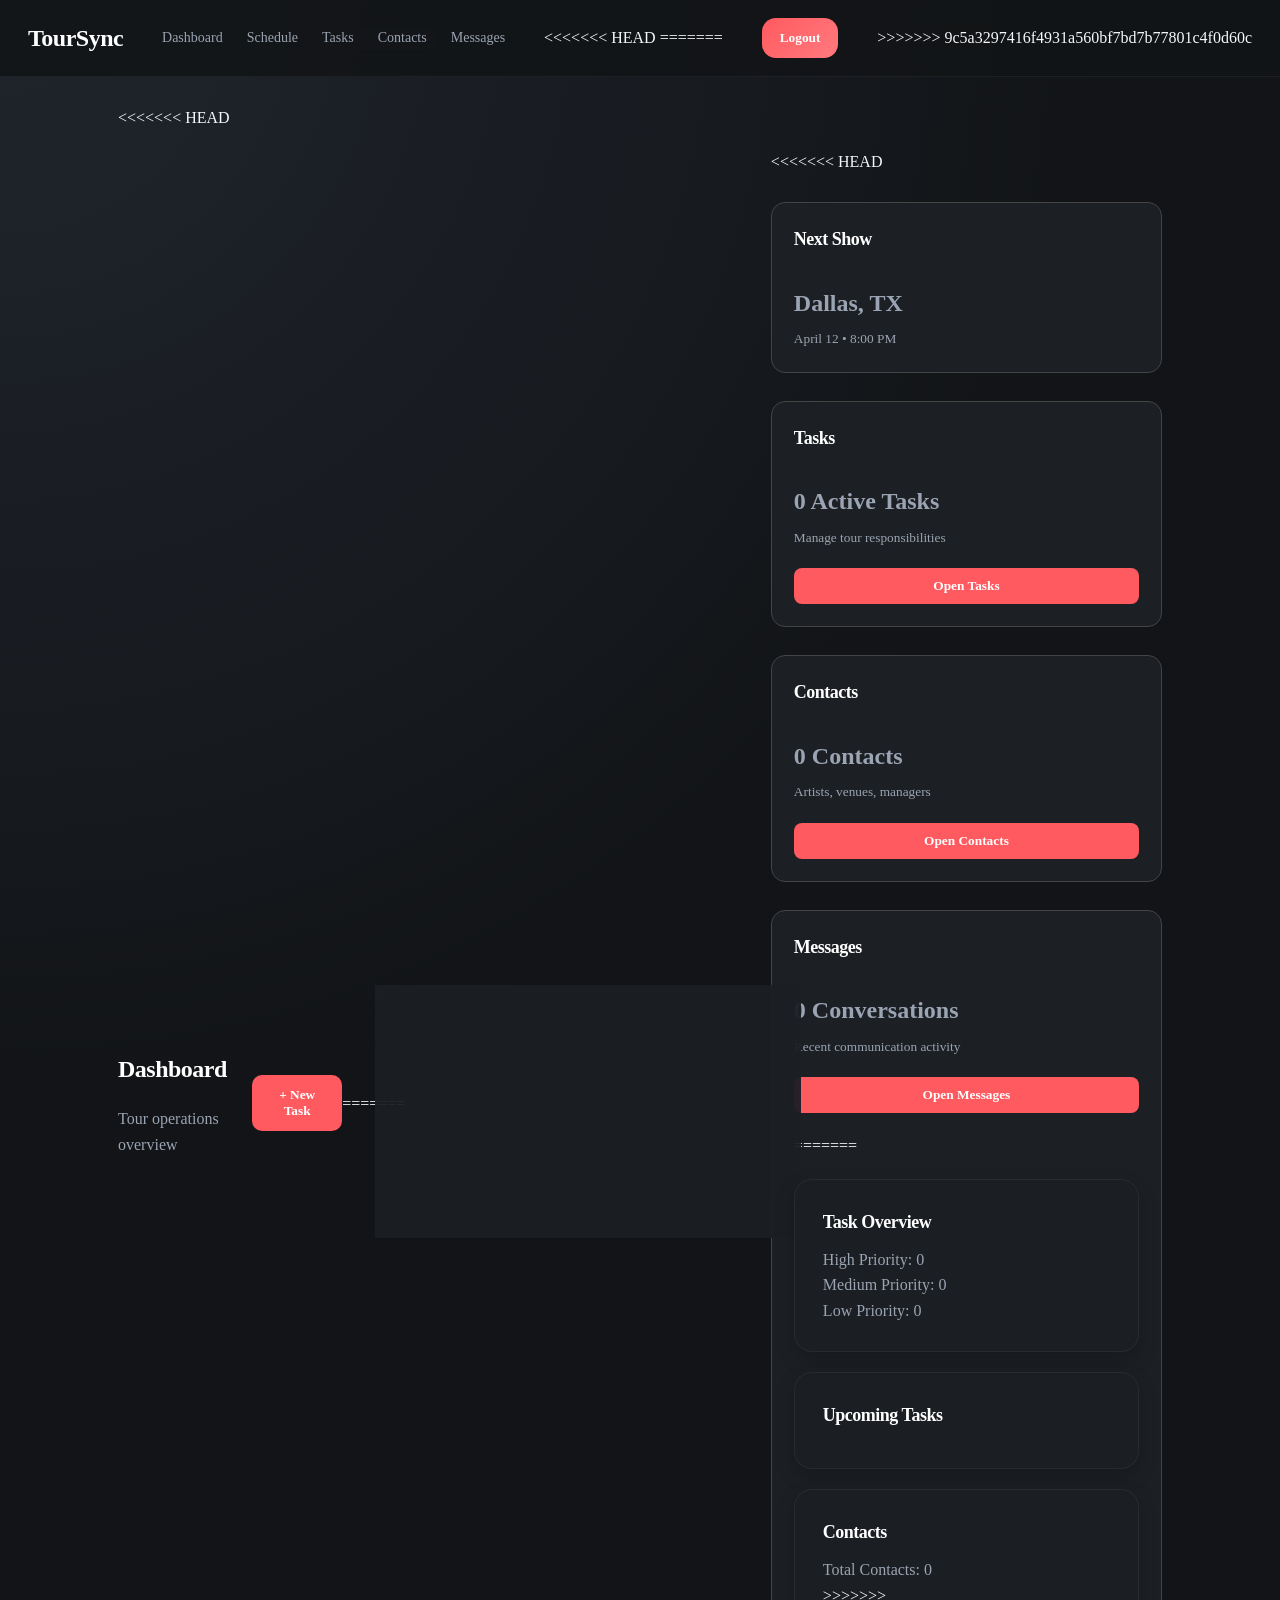
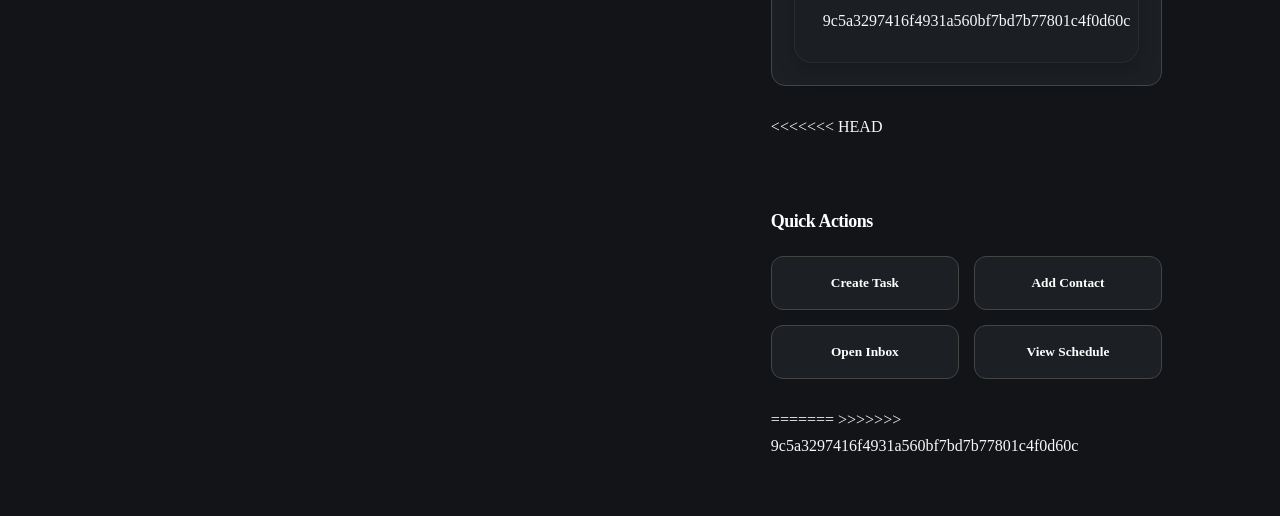
==== commit 51ce0118: "u" ====
--- a/index.html
+++ b/index.html
@@ -1,5 +1,6 @@
 <!DOCTYPE html>
 <html lang="en">
+
 <head>
   <meta charset="UTF-8">
   <meta
@@ -30,6 +31,11 @@
     <a href="messages.html">Messages</a>
   </nav>
 
+<<<<<<< HEAD
+=======
+  <button class="logout-btn" onclick="logout()">Logout</button>
+
+>>>>>>> 9c5a3297416f4931a560bf7bd7b77801c4f0d60c
 </header>
 
 <!-- =========================
@@ -37,6 +43,7 @@
 ========================= -->
 <main class="container">
 
+<<<<<<< HEAD
   <!-- PAGE HEADER -->
   <div class="dashboard-header">
 
@@ -54,11 +61,18 @@
       + New Task
     </button>
 
+=======
+  <!-- PAGE TITLE -->
+  <div class="card page-title">
+    <h2>Dashboard</h2>
+    <p>Live overview of your tour activity</p>
+>>>>>>> 9c5a3297416f4931a560bf7bd7b77801c4f0d60c
   </div>
 
   <!-- DASHBOARD GRID -->
   <div class="dashboard-grid">
 
+<<<<<<< HEAD
     <!-- NEXT SHOW -->
     <div class="dashboard-card">
 
@@ -123,10 +137,32 @@
         Open Messages
       </button>
 
+=======
+    <!-- TASK OVERVIEW -->
+    <div class="card">
+      <h3>Task Overview</h3>
+
+      <p>High Priority: <span id="statHigh">0</span></p>
+      <p>Medium Priority: <span id="statMedium">0</span></p>
+      <p>Low Priority: <span id="statLow">0</span></p>
+    </div>
+
+    <!-- UPCOMING TASKS -->
+    <div class="card">
+      <h3>Upcoming Tasks</h3>
+      <ul id="taskList"></ul>
+    </div>
+
+    <!-- CONTACT SUMMARY -->
+    <div class="card">
+      <h3>Contacts</h3>
+      <p>Total Contacts: <span id="contactCount">0</span></p>
+>>>>>>> 9c5a3297416f4931a560bf7bd7b77801c4f0d60c
     </div>
 
   </div>
 
+<<<<<<< HEAD
   <!-- QUICK ACTIONS -->
   <section class="quick-actions">
 
@@ -154,7 +190,20 @@
 
   </section>
 
+=======
+>>>>>>> 9c5a3297416f4931a560bf7bd7b77801c4f0d60c
 </main>
+
+<script>
+window.addEventListener("load", () => {
+  const contacts = getContacts?.() || [];
+  const count = document.getElementById("contactCount");
+
+  if (count) {
+    count.textContent = contacts.length;
+  }
+});
+</script>
 
 </body>
 </html>
--- a/style.css
+++ b/style.css
@@ -12,223 +12,441 @@
    THEME
 ========================= */
 :root {
-  --bg: #1f1f1f;
-  --panel: #2a2a2a;
-  --panel2: #333333;
-
-  --text: #f2f2f2;
-  --muted: #b5b5b5;
-
-  --red: #e63946;
-  --gold: #c9a227;
-  --green: #2a9d8f;
+  --bg: #121417;
+  --panel: #1c1f24;
+  --panel2: #262b33;
+
+  --text: #f5f7fa;
+  --muted: #9aa4b2;
+
+  --red: #ff5a5f;
+  --gold: #f4b942;
+  --green: #2ec4b6;
+
+  --accent: #5dade2;
+
+  --space-xs: 6px;
+  --space-sm: 10px;
+  --space-md: 18px;
+  --space-lg: 28px;
+  --space-xl: 40px;
+
+  --radius: 18px;
+
+  --shadow:
+    0 8px 20px rgba(0,0,0,0.18);
+
+  --transition: 0.25s ease;
 }
 
 /* =========================
    BODY
 ========================= */
 body {
-  background: var(--bg);
+  background:
+    radial-gradient(circle at top left, #20252d 0%, #121417 45%);
   color: var(--text);
   min-height: 100vh;
-}
-
-/* =========================
-   TITLES
-========================= */
+  line-height: 1.6;
+  font-family: Inter, sans-serif;
+}
+/* =========================
+   TYPOGRAPHY
+========================= */
+h1 {
+  font-size: 30px;
+  font-weight: 700;
+}
+
+h2 {
+  font-size: 24px;
+  margin-bottom: var(--space-md);
+}
+
+h3 {
+  font-size: 18px;
+  margin-bottom: var(--space-sm);
+}
+
 h1, h2, h3 {
-  color: var(--red);
-  font-weight: bold;
-}
-
-/* =========================
-   TOP BAR
+  color: white;
+  letter-spacing: -0.5px;
+}
+
+p {
+  color: var(--muted);
+}
+
+/* =========================
+   CONTAINER
+========================= */
+.container {
+  padding: var(--space-lg);
+  max-width: 1100px;
+  margin: 0 auto;
+
+  display: flex;
+  flex-direction: column;
+  gap: var(--space-md);
+}
+
+.container > .card {
+  animation: fadeUp 0.4s ease both;
+}
+
+@keyframes fadeUp {
+  from {
+    opacity: 0;
+    transform: translateY(6px);
+  }
+  to {
+    opacity: 1;
+    transform: translateY(0);
+  }
+}
+/* =========================
+   TOPBAR (UNIFIED STYLE)
 ========================= */
 .topbar {
-  display: flex;
+  position: sticky;
+  top: 0;
+  z-index: 1000;
+
+  display: flex;
+  align-items: center;
   justify-content: space-between;
-  align-items: center;
-  padding: 18px 30px;
+
+  padding: 18px 28px;
+
+  background: rgba(18,20,23,0.85);
+
+  backdrop-filter: blur(14px);
+
+  border-bottom: 1px solid rgba(255,255,255,0.05);
+}
+
+.topbar h1 {
+  color: white;
+  font-size: 24px;
+}
+
+.topbar nav {
+  display: flex;
+  gap: 24px;
+}
+
+.topbar nav a {
+  text-decoration: none;
+  color: var(--muted);
+  font-size: 14px;
+  transition: var(--transition);
+  position: relative;
+}
+
+.topbar nav a:hover {
+  color: white;
+}
+
+.topbar nav a::after {
+  content: "";
+  position: absolute;
+  left: 0;
+  bottom: -6px;
+
+  width: 0%;
+  height: 2px;
+
+  background: var(--red);
+
+  transition: var(--transition);
+}
+
+.topbar nav a:hover::after {
+  width: 100%;
+}
+
+@media (max-width: 768px) {
+
+  .topbar {
+    flex-direction: column;
+    align-items: flex-start;
+    gap: 12px;
+  }
+
+  .topbar nav {
+    width: 100%;
+    justify-content: space-between;
+    flex-wrap: wrap;
+    gap: 10px;
+  }
+
+  .topbar nav a {
+    font-size: 13px;
+  }
+}
+/* =========================
+   INPUTS
+========================= */
+input,
+select {
+  padding: 14px;
+
+  border-radius: 14px;
+
+  border: 1px solid rgba(255,255,255,0.06);
+
+  background: rgba(255,255,255,0.03);
+
+  color: white;
+
+  width: 100%;
+
+  margin-bottom: var(--space-sm);
+
+  transition: var(--transition);
+}
+
+input:focus,
+select:focus {
+  outline: none;
+
+  border-color: var(--accent);
+
+  background: rgba(255,255,255,0.05);
+}
+/* =========================
+   BUTTONS
+========================= */
+button {
+  padding: 12px 18px;
+  border-radius: 14px;
+  border: none;
+
+  background: linear-gradient(
+    135deg,
+    var(--red),
+    #ff7a7f
+  );
+
+  color: white;
+
+  cursor: pointer;
+
+  transition: var(--transition);
+
+  font-weight: 600;
+}
+
+button.secondary {
+  background: rgba(255,255,255,0.06);
+  color: var(--text);
+  box-shadow: none;
+}
+
+button:hover {
+  transform: translateY(-1px);
+  box-shadow: 0 10px 20px rgba(255,90,95,0.25);
+}
+/* =========================
+   CHAT LAYOUT
+========================= */
+.chat-layout {
+  display: flex;
+  height: calc(100vh - 90px);
+}
+
+/* sidebar */
+.chat-sidebar {
+  width: 280px;
   background: var(--panel);
-  border-bottom: 1px solid #444;
-}
-
-nav a {
-  margin-left: 15px;
-  text-decoration: none;
-  color: var(--text);
-  opacity: 0.8;
-}
-
-nav a:hover {
-  color: var(--red);
-  opacity: 1;
-}
-
-/* =========================
-   PAGE CONTAINER
-========================= */
-.container {
-  padding: 25px;
-}
-
-/* =========================
-   CHAT LAYOUT
-========================= */
-.chat-layout {
-  display: flex;
-  height: calc(100vh - 80px);
-}
-
-/* =========================
-   SIDEBAR
-========================= */
+  border-right: 1px solid rgba(255,255,255,0.05);
+  padding: var(--space-md);
+  overflow-y: auto;
+  
+}
+.chat-sidebar h3 {
+  margin-bottom: var(--space-sm);
+}
+
+.chat-sidebar li {
+  transition: var(--transition);
+}
+
+.chat-sidebar li {
+  padding: 10px;
+  border-radius: 10px;
+  cursor: pointer;
+}
+
+.chat-sidebar li:hover {
+  background: rgba(255,255,255,0.05);
+}
+
 .chat-sidebar {
-  width: 300px;
-  background: var(--panel);
-  border-right: 1px solid #444;
-  display: flex;
-  flex-direction: column;
-}
-
-.chat-sidebar h3 {
-  padding: 15px;
-  border-bottom: 1px solid #444;
+  scrollbar-width: thin;
+  scrollbar-color: rgba(255,255,255,0.2) transparent;
 }
 
 .chat-sidebar input {
-  margin: 8px 10px;
-  padding: 10px;
-  border-radius: 8px;
-  border: 1px solid #444;
-  background: #1a1a1a;
-  color: var(--text);
-}
-
-.chat-sidebar button {
-  margin: 0 10px 10px 10px;
-  padding: 10px;
-  border: none;
-  border-radius: 8px;
-  background: var(--red);
-  color: white;
-  cursor: pointer;
-}
-
-/* =========================
-   USERS LIST
-========================= */
-#userList {
-  list-style: none;
-  overflow-y: auto;
-  flex: 1;
-}
-
-/* =========================
-   CHAT PREVIEW (FIXED FOR YOUR JS)
-========================= */
-.chat-preview {
-  padding: 14px;
-  border-bottom: 1px solid #444;
-  cursor: pointer;
-
-  display: flex;
-  flex-direction: column;
-  gap: 5px;
-
-  transition: 0.2s;
-}
-
-.chat-preview:hover {
-  background: var(--panel2);
-}
-
-/* ACTIVE CHAT (optional but useful) */
-.chat-preview.active {
-  background: var(--panel2);
-  border-left: 4px solid var(--red);
-}
-
-/* FIXED STYLING FOR JS ELEMENTS */
-.chat-preview strong {
-  font-size: 18px;
-  font-weight: bold;
-  color: var(--text);
-}
-
-.chat-preview small {
-  font-size: 14px;
-  color: var(--muted);
-}
-
-/* =========================
-   CHAT WINDOW
-========================= */
+  margin-bottom: var(--space-sm);
+}
+
+/* chat window */
 .chat-window {
   flex: 1;
   display: flex;
   flex-direction: column;
-}
-
-.chat-header {
-  padding: 15px;
-  border-bottom: 1px solid #444;
-}
-
-/* =========================
-   MESSAGE LIST
+  padding: var(--space-md);
+  overflow: hidden;
+  min-height: 0;
+}
+
+/* =========================
+   CONTACT PICKER
+========================= */
+#contactPicker {
+  list-style: none;
+  margin-top: var(--space-sm);
+  display: flex;
+  flex-direction: column;
+  gap: 8px;
+}
+
+#contactPicker li {
+  padding: 10px;
+  background: var(--panel2);
+  border-radius: 8px;
+  cursor: pointer;
+  position: relative;
+  transition: 0.2s;
+}
+
+#contactPicker li:hover {
+  background: rgba(255, 90, 95, 0.15);
+  transform: translateX(3px);
+}
+
+#contactPicker li.active {
+  background: rgba(255, 90, 95, 0.2);
+  border-left: 3px solid var(--red);
+}
+
+#contactPicker li {
+  display: flex;
+  flex-direction: column;
+  gap: 4px;
+}
+
+/* unread badge */
+.unread {
+  position: absolute;
+  right: 10px;
+  top: 10px;
+  background: var(--gold);
+  color: black;
+  font-size: 12px;
+  padding: 2px 6px;
+  border-radius: 10px;
+  font-weight: 600;
+  box-shadow: 0 4px 10px rgba(0,0,0,0.2);
+}
+
+/* =========================
+   CHAT
 ========================= */
 #messageList {
   flex: 1;
   list-style: none;
-  padding: 20px;
   overflow-y: auto;
-
-  display: flex;
-  flex-direction: column;
-  gap: 14px;
-
-  scroll-behavior: smooth;
-}
-
-/* =========================
-   MESSAGE BUBBLES
-========================= */
+  display: flex;
+  flex-direction: column;
+  gap: var(--space-sm);
+  padding: var(--space-sm);
+  scrollbar-width: thin;
+  scrollbar-color: rgba(255,255,255,0.2) transparent;
+}
+
+.message-wrapper {
+  flex: 1;
+  overflow-y: auto;
+  min-height: 0;
+}
+
+
+
+/* system message */
+.system-msg {
+  text-align: center;
+  opacity: 0.6;
+  font-size: 14px;
+}
+
+/* bubble */
 .msg {
-  max-width: 65%;
-  padding: 10px 14px;
-  border-radius: 14px;
-
-  display: flex;
-  flex-direction: column;
-  gap: 6px;
-
-  word-break: break-word;
-}
-
-/* message text safety */
-.msg div {
-  word-break: break-word;
-}
-
-/* YOU */
+  max-width: 70%;
+  padding: 10px 12px;
+  border-radius: 16px;
+  font-size: 14px;
+  position: relative;
+  box-shadow: 0 4px 10px rgba(0,0,0,0.2);
+  line-height: 1.4;
+  word-wrap: break-word;
+}
+
+.msg {
+  transition: 0.2s ease;
+}
+
+.msg:hover {
+  transform: translateY(-1px);
+}
+
+
+/* sent */
 .msg.me {
   background: var(--red);
   color: white;
   align-self: flex-end;
-}
-
-/* THEM */
+  border-bottom-right-radius: 4px;
+}
+
+/* received */
 .msg.them {
   background: var(--panel2);
-  color: var(--text);
   align-self: flex-start;
+  border-bottom-left-radius: 4px;
 }
 
 /* timestamp */
 .msg small {
-  font-size: 11px;
+  display: block;
+  font-size: 10px;
   opacity: 0.7;
+  margin-top: 4px;
+}
+/* =========================
+   SCHEDULE TIMELINE
+========================= */
+
+.timeline-item {
+  background: var(--panel2);
+  padding: 14px;
+  border-radius: 12px;
+  margin-bottom: 10px;
+}
+
+.timeline::before {
+  content: "";
+  position: absolute;
+  left: 6px;
+  top: 0;
+  bottom: 0;
+  width: 2px;
+  background: rgba(255,255,255,0.1);
+}
+
+.timeline-item {
+  position: relative;
 }
 
 /* =========================
@@ -236,81 +454,105 @@
 ========================= */
 .message-box {
   display: flex;
-  gap: 10px;
-  padding: 12px;
+  gap: var(--space-sm);
   border-top: 1px solid #444;
-  background: var(--panel);
+  padding-top: var(--space-sm);
 }
 
 .message-box input {
   flex: 1;
-  padding: 10px;
-  border-radius: 8px;
-  border: 1px solid #444;
-  background: #1a1a1a;
-  color: var(--text);
-}
-
-.message-box button {
-  padding: 10px 15px;
-  border: none;
-  border-radius: 8px;
-  background: var(--red);
-  color: white;
-  cursor: pointer;
-}
-
-/* =========================
-   TASK SYSTEM
-========================= */
+  margin-bottom: 0;
+}
+
+/* =========================
+   TASK PRIORITY
+========================= */
+.task.high {
+  border-left: 4px solid var(--red);
+}
+
+.task.medium {
+  border-left: 4px solid var(--gold);
+}
+
+.task.low {
+  border-left: 4px solid var(--green);
+}
+
 .task {
-  background: var(--panel);
+  background: var(--panel2);
+  padding: 14px;
+  border-radius: 14px;
+  list-style: none;
+
+  display: flex;
+  flex-direction: column;
+  gap: 8px;
+
+  transition: var(--transition);
+}
+
+.task:hover {
+  transform: translateX(3px);
+}
+
+/* =========================
+   CARD
+========================= */
+.card {
+  background: rgba(28, 31, 36, 0.95);
+  backdrop-filter: blur(10px);
+
+  padding: var(--space-lg);
+
+  border-radius: var(--radius);
+
+  border: 1px solid rgba(255,255,255,0.05);
+
+  box-shadow: var(--shadow);
+
+  transition: var(--transition);
+}
+
+.card:hover {
+  transform: translateY(-2px);
+  border-color: rgba(255,255,255,0.08);
+}
+/* =========================
+   CONTACT FORM
+========================= */
+.contact-form {
+  display: flex;
+  flex-direction: column;
+  gap: var(--space-sm);
+}
+.contact-form h3 {
+  margin-bottom: var(--space-sm);
+}
+
+/* =========================
+   CONTACT LIST
+========================= */
+#contactList {
+  list-style: none;
+  display: flex;
+  flex-direction: column;
+  gap: var(--space-sm);
+}
+
+#contactList li {
+  background: var(--panel2);
   padding: 12px;
-  margin-bottom: 10px;
   border-radius: 10px;
-  border: 1px solid #444;
-}
-
-.task.high { border-left: 6px solid var(--red); }
-.task.medium { border-left: 6px solid var(--gold); }
-.task.low { border-left: 6px solid var(--green); }
-
-.task.done {
-  opacity: 0.5;
-  text-decoration: line-through;
-}
-
-.task.overdue {
-  box-shadow: 0 0 10px rgba(230, 57, 70, 0.4);
-}
-
-/* =========================
-   CONTACTS
-========================= */
-#contactList li {
-  background: var(--panel);
-  padding: 12px;
-  margin-bottom: 10px;
-  border-radius: 10px;
-  border: 1px solid #444;
-}
-
-/* =========================
-   DELETE BUTTON
-========================= */
-.delete {
-  color: var(--red);
-  cursor: pointer;
-  font-weight: bold;
-}
-
-/* =========================
-   FOOTER
-========================= */
-footer {
-  text-align: center;
-  padding: 20px;
+  border-left: 4px solid var(--red);
+}
+
+/* =========================
+   PAGE TITLE
+========================= */
+.page-title p {
   color: var(--muted);
+<<<<<<< HEAD
   border-top: 1px solid #444;
 }
 
@@ -443,4 +685,110 @@
 .quick-grid button:hover {
   background: var(--panel2);
   border-color: var(--red);
+=======
+}
+
+.dashboard-grid {
+  display: grid;
+  grid-template-columns: repeat(auto-fit, minmax(280px, 1fr));
+  gap: var(--space-lg);
+}
+
+/* =========================
+   CALENDAR GRID (SCHEDULE VIEW)
+========================= */
+
+.calendar-grid {
+  display: grid;
+  grid-template-columns: repeat(auto-fit, minmax(120px, 1fr));
+  gap: 8px;
+}
+
+.calendar-day {
+  background: var(--panel2);
+  min-height: 80px;
+  border-radius: 12px;
+  padding: 10px;
+  font-size: 12px;
+
+  border: 1px solid rgba(255,255,255,0.05);
+  transition: var(--transition);
+  display: flex;
+  flex-direction: column;
+  gap: 4px;
+}
+
+.calendar-day:hover {
+  background: rgba(255, 90, 95, 0.08);
+  border-color: rgba(255, 90, 95, 0.2);
+}
+
+.calendar-day.today {
+  border: 1px solid var(--red);
+  box-shadow: 0 0 0 2px rgba(255, 90, 95, 0.2);
+}
+
+.calendar-header {
+  display: grid;
+  grid-template-columns: repeat(7, 1fr);
+  margin-bottom: 8px;
+  font-size: 12px;
+  color: var(--muted);
+  text-align: center;
+}
+
+@media (max-width: 768px) {
+  .calendar-grid {
+    grid-template-columns: repeat(2, 1fr);
+  }
+}
+
+.calendar-event {
+  background: rgba(255, 90, 95, 0.15);
+  padding: 4px 6px;
+  border-radius: 6px;
+  font-size: 11px;
+  margin-top: 4px;
+}
+
+@media (max-width: 768px) {
+
+  .topbar {
+    flex-direction: column;
+    gap: 14px;
+    padding: 18px;
+  }
+
+  .topbar nav {
+    flex-wrap: wrap;
+    justify-content: center;
+    gap: 14px;
+  }
+
+  .container {
+    padding: 16px;
+  }
+
+  .chat-layout {
+    flex-direction: column;
+    height: auto;
+  }
+
+  .chat-sidebar {
+    width: 100%;
+    border-right: none;
+    border-bottom: 1px solid #333;
+  }
+
+  .chat-window {
+  min-height: 0;
+}
+  .msg {
+    max-width: 90%;
+  }
+
+  button {
+    width: 100%;
+  }
+>>>>>>> 9c5a3297416f4931a560bf7bd7b77801c4f0d60c
 }
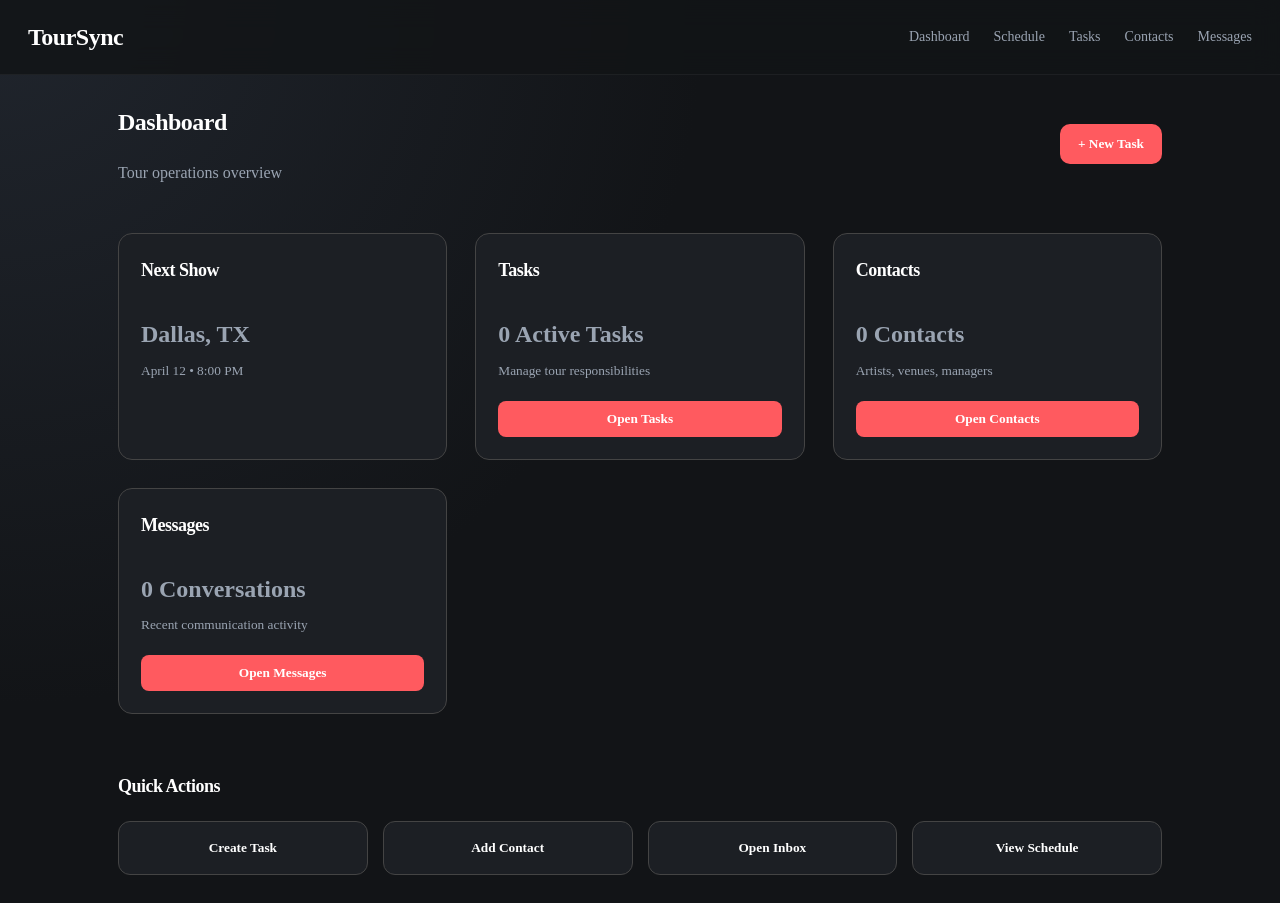
==== commit a21e666f: "ub" ====
--- a/index.html
+++ b/index.html
@@ -1,6 +1,5 @@
 <!DOCTYPE html>
 <html lang="en">
-
 <head>
   <meta charset="UTF-8">
   <meta
@@ -31,11 +30,6 @@
     <a href="messages.html">Messages</a>
   </nav>
 
-<<<<<<< HEAD
-=======
-  <button class="logout-btn" onclick="logout()">Logout</button>
-
->>>>>>> 9c5a3297416f4931a560bf7bd7b77801c4f0d60c
 </header>
 
 <!-- =========================
@@ -43,7 +37,6 @@
 ========================= -->
 <main class="container">
 
-<<<<<<< HEAD
   <!-- PAGE HEADER -->
   <div class="dashboard-header">
 
@@ -61,18 +54,11 @@
       + New Task
     </button>
 
-=======
-  <!-- PAGE TITLE -->
-  <div class="card page-title">
-    <h2>Dashboard</h2>
-    <p>Live overview of your tour activity</p>
->>>>>>> 9c5a3297416f4931a560bf7bd7b77801c4f0d60c
   </div>
 
   <!-- DASHBOARD GRID -->
   <div class="dashboard-grid">
 
-<<<<<<< HEAD
     <!-- NEXT SHOW -->
     <div class="dashboard-card">
 
@@ -137,32 +123,10 @@
         Open Messages
       </button>
 
-=======
-    <!-- TASK OVERVIEW -->
-    <div class="card">
-      <h3>Task Overview</h3>
-
-      <p>High Priority: <span id="statHigh">0</span></p>
-      <p>Medium Priority: <span id="statMedium">0</span></p>
-      <p>Low Priority: <span id="statLow">0</span></p>
-    </div>
-
-    <!-- UPCOMING TASKS -->
-    <div class="card">
-      <h3>Upcoming Tasks</h3>
-      <ul id="taskList"></ul>
-    </div>
-
-    <!-- CONTACT SUMMARY -->
-    <div class="card">
-      <h3>Contacts</h3>
-      <p>Total Contacts: <span id="contactCount">0</span></p>
->>>>>>> 9c5a3297416f4931a560bf7bd7b77801c4f0d60c
     </div>
 
   </div>
 
-<<<<<<< HEAD
   <!-- QUICK ACTIONS -->
   <section class="quick-actions">
 
@@ -190,20 +154,7 @@
 
   </section>
 
-=======
->>>>>>> 9c5a3297416f4931a560bf7bd7b77801c4f0d60c
 </main>
-
-<script>
-window.addEventListener("load", () => {
-  const contacts = getContacts?.() || [];
-  const count = document.getElementById("contactCount");
-
-  if (count) {
-    count.textContent = contacts.length;
-  }
-});
-</script>
 
 </body>
 </html>
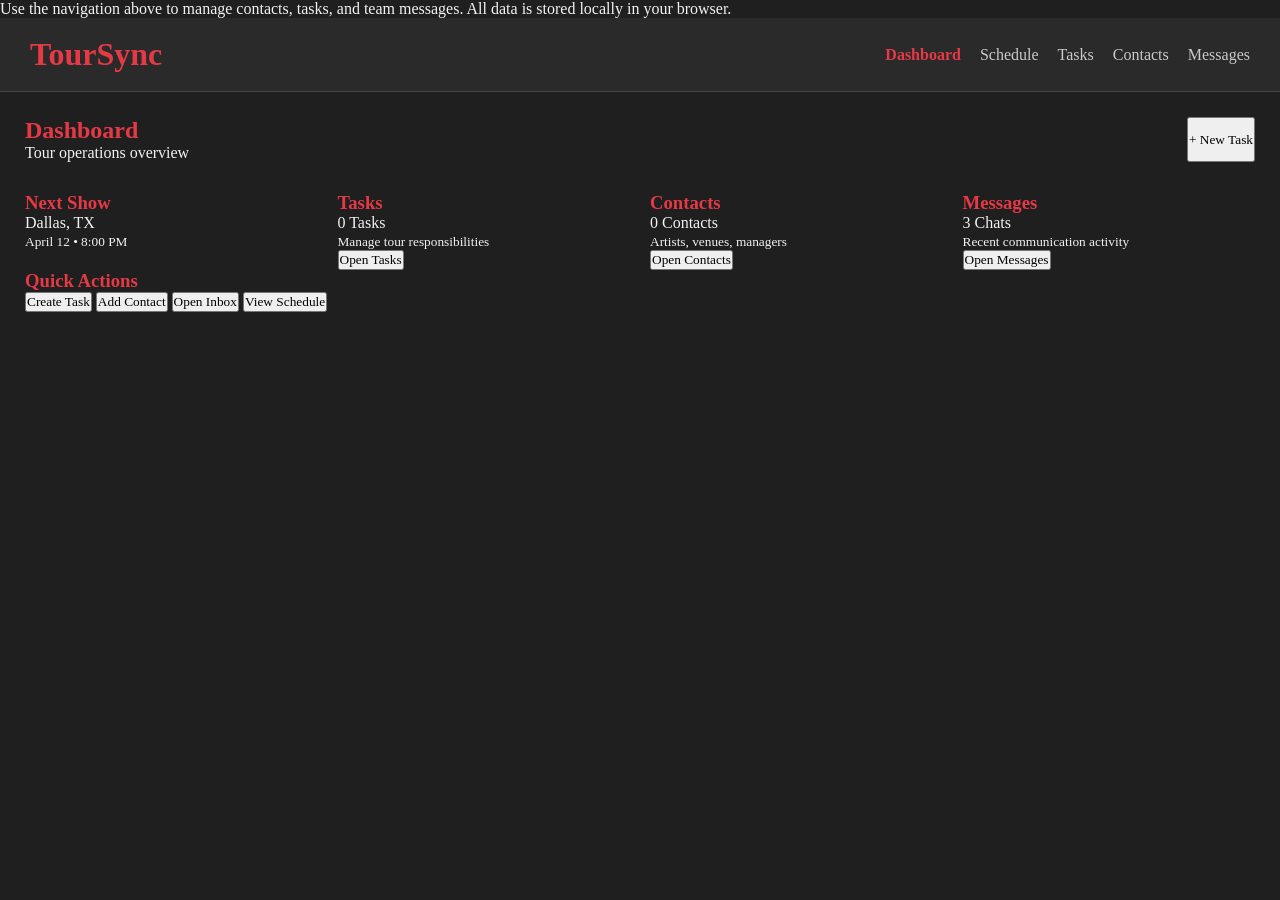
==== commit 5f4104e2: "2" ====
--- a/index.html
+++ b/index.html
@@ -8,7 +8,9 @@
   >
 
   <title>TourSync Dashboard</title>
-
+<p class="subtitle">
+  Use the navigation above to manage contacts, tasks, and team messages. All data is stored locally in your browser.
+</p>
   <link rel="stylesheet" href="style.css">
   <script defer src="script.js"></script>
 </head>
--- a/style.css
+++ b/style.css
@@ -12,783 +12,421 @@
    THEME
 ========================= */
 :root {
-  --bg: #121417;
-  --panel: #1c1f24;
-  --panel2: #262b33;
-
-  --text: #f5f7fa;
-  --muted: #9aa4b2;
-
-  --red: #ff5a5f;
-  --gold: #f4b942;
-  --green: #2ec4b6;
-
-  --accent: #5dade2;
-
-  --space-xs: 6px;
-  --space-sm: 10px;
-  --space-md: 18px;
-  --space-lg: 28px;
-  --space-xl: 40px;
-
-  --radius: 18px;
-
-  --shadow:
-    0 8px 20px rgba(0,0,0,0.18);
-
-  --transition: 0.25s ease;
+  --bg: #1f1f1f;
+  --panel: #2a2a2a;
+  --panel2: #333333;
+
+  --text: #f2f2f2;
+  --muted: #b5b5b5;
+
+  --red: #e63946;
+  --gold: #c9a227;
+  --green: #2a9d8f;
 }
 
 /* =========================
    BODY
 ========================= */
 body {
-  background:
-    radial-gradient(circle at top left, #20252d 0%, #121417 45%);
+  background: var(--bg);
   color: var(--text);
   min-height: 100vh;
-  line-height: 1.6;
-  font-family: Inter, sans-serif;
-}
-/* =========================
-   TYPOGRAPHY
-========================= */
-h1 {
-  font-size: 30px;
-  font-weight: 700;
-}
-
-h2 {
-  font-size: 24px;
-  margin-bottom: var(--space-md);
-}
-
-h3 {
+}
+
+/* =========================
+   TITLES
+========================= */
+h1, h2, h3 {
+  color: var(--red);
+  font-weight: bold;
+}
+
+/* =========================
+   TOP BAR
+========================= */
+.topbar {
+  display: flex;
+  justify-content: space-between;
+  align-items: center;
+  padding: 18px 30px;
+  background: var(--panel);
+  border-bottom: 1px solid #444;
+}
+
+nav a {
+  margin-left: 15px;
+  text-decoration: none;
+  color: var(--text);
+  opacity: 0.8;
+}
+
+nav a:hover {
+  color: var(--red);
+  opacity: 1;
+}
+
+nav a.active {
+  color: var(--red);
+  opacity: 1;
+  font-weight: bold;
+}
+
+/* =========================
+   PAGE CONTAINER
+========================= */
+.container {
+  padding: 25px;
+}
+
+/* =========================
+   GLOBAL UI SYSTEM
+========================= */
+
+.btn {
+  padding: 10px 14px;
+  border-radius: 8px;
+  border: none;
+  cursor: pointer;
+  transition: 0.2s ease;
+  font-weight: bold;
+}
+
+.btn-primary {
+  background: var(--red);
+  color: white;
+}
+
+.btn-primary:hover {
+  opacity: 0.9;
+  transform: translateY(-1px);
+}
+
+.btn-secondary {
+  background: var(--panel2);
+  color: var(--text);
+  border: 1px solid #444;
+}
+
+.btn-secondary:hover {
+  border-color: var(--red);
+}
+
+/* =========================
+   INPUT SYSTEM
+========================= */
+.input {
+  padding: 10px;
+  border-radius: 8px;
+  border: 1px solid #444;
+  background: #1a1a1a;
+  color: var(--text);
+  outline: none;
+}
+
+.input:focus {
+  border-color: var(--red);
+}
+
+/* =========================
+   CARD SYSTEM
+========================= */
+.card {
+  background: var(--panel);
+  border: 1px solid #444;
+  border-radius: 14px;
+  padding: 20px;
+  transition: 0.2s ease;
+}
+
+.card:hover {
+  border-color: var(--red);
+  transform: translateY(-2px);
+}
+
+/* =========================
+   EMPTY STATE
+========================= */
+.empty-state {
+  text-align: center;
+  padding: 20px;
+  opacity: 0.6;
+  font-style: italic;
+}
+
+/* =========================
+   CHAT LAYOUT
+========================= */
+.chat-layout {
+  display: flex;
+  height: calc(100vh - 80px);
+}
+
+/* SIDEBAR */
+.chat-sidebar {
+  width: 300px;
+  background: var(--panel);
+  border-right: 1px solid #444;
+  display: flex;
+  flex-direction: column;
+}
+
+.chat-sidebar h3 {
+  padding: 15px;
+  border-bottom: 1px solid #444;
+}
+
+/* USERS */
+#userList {
+  list-style: none;
+  overflow-y: auto;
+  flex: 1;
+}
+
+/* CHAT PREVIEW */
+.chat-preview {
+  padding: 14px;
+  border-bottom: 1px solid #444;
+  cursor: pointer;
+  display: flex;
+  flex-direction: column;
+  gap: 5px;
+  transition: 0.2s;
+}
+
+.chat-preview:hover {
+  background: var(--panel2);
+}
+
+.chat-preview.active {
+  background: var(--panel2);
+  border-left: 4px solid var(--red);
+}
+
+.chat-preview strong {
   font-size: 18px;
-  margin-bottom: var(--space-sm);
-}
-
-h1, h2, h3 {
-  color: white;
-  letter-spacing: -0.5px;
-}
-
-p {
+  color: var(--text);
+}
+
+.chat-preview small {
+  font-size: 14px;
   color: var(--muted);
 }
 
-/* =========================
-   CONTAINER
-========================= */
-.container {
-  padding: var(--space-lg);
-  max-width: 1100px;
-  margin: 0 auto;
-
-  display: flex;
-  flex-direction: column;
-  gap: var(--space-md);
-}
-
-.container > .card {
-  animation: fadeUp 0.4s ease both;
-}
-
-@keyframes fadeUp {
-  from {
-    opacity: 0;
-    transform: translateY(6px);
-  }
-  to {
-    opacity: 1;
-    transform: translateY(0);
-  }
-}
-/* =========================
-   TOPBAR (UNIFIED STYLE)
-========================= */
-.topbar {
-  position: sticky;
-  top: 0;
-  z-index: 1000;
-
-  display: flex;
-  align-items: center;
-  justify-content: space-between;
-
-  padding: 18px 28px;
-
-  background: rgba(18,20,23,0.85);
-
-  backdrop-filter: blur(14px);
-
-  border-bottom: 1px solid rgba(255,255,255,0.05);
-}
-
-.topbar h1 {
-  color: white;
-  font-size: 24px;
-}
-
-.topbar nav {
-  display: flex;
-  gap: 24px;
-}
-
-.topbar nav a {
-  text-decoration: none;
-  color: var(--muted);
-  font-size: 14px;
-  transition: var(--transition);
-  position: relative;
-}
-
-.topbar nav a:hover {
-  color: white;
-}
-
-.topbar nav a::after {
-  content: "";
-  position: absolute;
-  left: 0;
-  bottom: -6px;
-
-  width: 0%;
-  height: 2px;
-
-  background: var(--red);
-
-  transition: var(--transition);
-}
-
-.topbar nav a:hover::after {
-  width: 100%;
-}
-
-@media (max-width: 768px) {
-
-  .topbar {
-    flex-direction: column;
-    align-items: flex-start;
-    gap: 12px;
-  }
-
-  .topbar nav {
-    width: 100%;
-    justify-content: space-between;
-    flex-wrap: wrap;
-    gap: 10px;
-  }
-
-  .topbar nav a {
-    font-size: 13px;
-  }
-}
-/* =========================
-   INPUTS
-========================= */
-input,
-select {
-  padding: 14px;
-
-  border-radius: 14px;
-
-  border: 1px solid rgba(255,255,255,0.06);
-
-  background: rgba(255,255,255,0.03);
-
-  color: white;
-
-  width: 100%;
-
-  margin-bottom: var(--space-sm);
-
-  transition: var(--transition);
-}
-
-input:focus,
-select:focus {
-  outline: none;
-
-  border-color: var(--accent);
-
-  background: rgba(255,255,255,0.05);
-}
-/* =========================
-   BUTTONS
-========================= */
-button {
-  padding: 12px 18px;
-  border-radius: 14px;
-  border: none;
-
-  background: linear-gradient(
-    135deg,
-    var(--red),
-    #ff7a7f
-  );
-
-  color: white;
-
-  cursor: pointer;
-
-  transition: var(--transition);
-
-  font-weight: 600;
-}
-
-button.secondary {
-  background: rgba(255,255,255,0.06);
-  color: var(--text);
-  box-shadow: none;
-}
-
-button:hover {
-  transform: translateY(-1px);
-  box-shadow: 0 10px 20px rgba(255,90,95,0.25);
-}
-/* =========================
-   CHAT LAYOUT
-========================= */
-.chat-layout {
-  display: flex;
-  height: calc(100vh - 90px);
-}
-
-/* sidebar */
-.chat-sidebar {
-  width: 280px;
-  background: var(--panel);
-  border-right: 1px solid rgba(255,255,255,0.05);
-  padding: var(--space-md);
-  overflow-y: auto;
-  
-}
-.chat-sidebar h3 {
-  margin-bottom: var(--space-sm);
-}
-
-.chat-sidebar li {
-  transition: var(--transition);
-}
-
-.chat-sidebar li {
-  padding: 10px;
-  border-radius: 10px;
-  cursor: pointer;
-}
-
-.chat-sidebar li:hover {
-  background: rgba(255,255,255,0.05);
-}
-
-.chat-sidebar {
-  scrollbar-width: thin;
-  scrollbar-color: rgba(255,255,255,0.2) transparent;
-}
-
-.chat-sidebar input {
-  margin-bottom: var(--space-sm);
-}
-
-/* chat window */
+/* CHAT WINDOW */
 .chat-window {
   flex: 1;
   display: flex;
   flex-direction: column;
-  padding: var(--space-md);
-  overflow: hidden;
-  min-height: 0;
-}
-
-/* =========================
-   CONTACT PICKER
-========================= */
-#contactPicker {
-  list-style: none;
-  margin-top: var(--space-sm);
-  display: flex;
-  flex-direction: column;
-  gap: 8px;
-}
-
-#contactPicker li {
-  padding: 10px;
-  background: var(--panel2);
-  border-radius: 8px;
-  cursor: pointer;
-  position: relative;
-  transition: 0.2s;
-}
-
-#contactPicker li:hover {
-  background: rgba(255, 90, 95, 0.15);
-  transform: translateX(3px);
-}
-
-#contactPicker li.active {
-  background: rgba(255, 90, 95, 0.2);
-  border-left: 3px solid var(--red);
-}
-
-#contactPicker li {
-  display: flex;
-  flex-direction: column;
-  gap: 4px;
-}
-
-/* unread badge */
-.unread {
-  position: absolute;
-  right: 10px;
-  top: 10px;
-  background: var(--gold);
-  color: black;
-  font-size: 12px;
-  padding: 2px 6px;
-  border-radius: 10px;
-  font-weight: 600;
-  box-shadow: 0 4px 10px rgba(0,0,0,0.2);
-}
-
-/* =========================
-   CHAT
-========================= */
+}
+
+.chat-header {
+  padding: 15px;
+  border-bottom: 1px solid #444;
+}
+
+/* MESSAGE LIST */
 #messageList {
   flex: 1;
   list-style: none;
+  padding: 20px;
   overflow-y: auto;
   display: flex;
   flex-direction: column;
-  gap: var(--space-sm);
-  padding: var(--space-sm);
-  scrollbar-width: thin;
-  scrollbar-color: rgba(255,255,255,0.2) transparent;
-}
-
-.message-wrapper {
-  flex: 1;
-  overflow-y: auto;
-  min-height: 0;
-}
-
-
-
-/* system message */
-.system-msg {
-  text-align: center;
-  opacity: 0.6;
-  font-size: 14px;
-}
-
-/* bubble */
+  gap: 14px;
+}
+
+/* MESSAGE BOX */
+.message-box {
+  display: flex;
+  gap: 10px;
+  padding: 12px;
+  border-top: 1px solid #444;
+  background: var(--panel);
+}
+
+/* =========================
+   MESSAGES
+========================= */
 .msg {
-  max-width: 70%;
-  padding: 10px 12px;
-  border-radius: 16px;
-  font-size: 14px;
-  position: relative;
-  box-shadow: 0 4px 10px rgba(0,0,0,0.2);
+  max-width: 65%;
+  display: flex;
+  flex-direction: column;
+  gap: 4px;
+}
+
+.msg .bubble {
+  padding: 10px 14px;
+  border-radius: 18px;
+  word-break: break-word;
   line-height: 1.4;
-  word-wrap: break-word;
-}
-
-.msg {
-  transition: 0.2s ease;
-}
-
-.msg:hover {
-  transform: translateY(-1px);
-}
-
-
-/* sent */
+}
+
 .msg.me {
+  align-self: flex-end;
+}
+
+.msg.me .bubble {
   background: var(--red);
   color: white;
-  align-self: flex-end;
-  border-bottom-right-radius: 4px;
-}
-
-/* received */
+  border-bottom-right-radius: 6px;
+}
+
 .msg.them {
+  align-self: flex-start;
+}
+
+.msg.them .bubble {
   background: var(--panel2);
-  align-self: flex-start;
-  border-bottom-left-radius: 4px;
-}
-
-/* timestamp */
+  color: var(--text);
+  border-bottom-left-radius: 6px;
+}
+
 .msg small {
-  display: block;
-  font-size: 10px;
-  opacity: 0.7;
-  margin-top: 4px;
-}
-/* =========================
-   SCHEDULE TIMELINE
-========================= */
-
-.timeline-item {
-  background: var(--panel2);
-  padding: 14px;
-  border-radius: 12px;
+  font-size: 11px;
+  opacity: 0.6;
+  margin-left: 6px;
+}
+
+/* =========================
+   TASKS
+========================= */
+.task {
+  background: var(--panel);
+  padding: 12px;
   margin-bottom: 10px;
-}
-
-.timeline::before {
-  content: "";
-  position: absolute;
-  left: 6px;
-  top: 0;
-  bottom: 0;
-  width: 2px;
-  background: rgba(255,255,255,0.1);
-}
-
-.timeline-item {
-  position: relative;
-}
-
-/* =========================
-   MESSAGE INPUT
-========================= */
-.message-box {
-  display: flex;
-  gap: var(--space-sm);
-  border-top: 1px solid #444;
-  padding-top: var(--space-sm);
-}
-
-.message-box input {
+  border-radius: 10px;
+  border: 1px solid #444;
+}
+
+.task.high { border-left: 6px solid var(--red); }
+.task.medium { border-left: 6px solid var(--gold); }
+.task.low { border-left: 6px solid var(--green); }
+
+.task.done {
+  opacity: 0.5;
+  text-decoration: line-through;
+}
+
+.task.overdue {
+  box-shadow: 0 0 10px rgba(230, 57, 70, 0.4);
+}
+
+/* =========================
+   CONTACTS LAYOUT
+========================= */
+.contacts-layout {
+  display: flex;
+  height: calc(100vh - 80px);
+}
+
+.contacts-left {
+  width: 40%;
+  min-width: 320px;
+  border-right: 1px solid #444;
+  padding-right: 15px;
+  overflow-y: auto;
+}
+
+.contacts-right {
   flex: 1;
-  margin-bottom: 0;
-}
-
-/* =========================
-   TASK PRIORITY
-========================= */
-.task.high {
-  border-left: 4px solid var(--red);
-}
-
-.task.medium {
-  border-left: 4px solid var(--gold);
-}
-
-.task.low {
-  border-left: 4px solid var(--green);
-}
-
-.task {
-  background: var(--panel2);
-  padding: 14px;
+  padding: 20px;
+  overflow-y: auto;
+}
+
+/* CONTACT FORM */
+.contact-card {
+  background: var(--panel);
+  border: 1px solid #444;
+  padding: 20px;
   border-radius: 14px;
-  list-style: none;
-
-  display: flex;
-  flex-direction: column;
-  gap: 8px;
-
-  transition: var(--transition);
-}
-
-.task:hover {
-  transform: translateX(3px);
-}
-
-/* =========================
-   CARD
-========================= */
-.card {
-  background: rgba(28, 31, 36, 0.95);
-  backdrop-filter: blur(10px);
-
-  padding: var(--space-lg);
-
-  border-radius: var(--radius);
-
-  border: 1px solid rgba(255,255,255,0.05);
-
-  box-shadow: var(--shadow);
-
-  transition: var(--transition);
-}
-
-.card:hover {
-  transform: translateY(-2px);
-  border-color: rgba(255,255,255,0.08);
-}
-/* =========================
-   CONTACT FORM
-========================= */
+  margin-bottom: 20px;
+}
+
 .contact-form {
-  display: flex;
-  flex-direction: column;
-  gap: var(--space-sm);
-}
-.contact-form h3 {
-  margin-bottom: var(--space-sm);
-}
-
-/* =========================
-   CONTACT LIST
-========================= */
-#contactList {
-  list-style: none;
-  display: flex;
-  flex-direction: column;
-  gap: var(--space-sm);
-}
-
-#contactList li {
-  background: var(--panel2);
+  display: grid;
+  grid-template-columns: repeat(auto-fit, minmax(150px, 1fr));
+  gap: 10px;
+  margin-top: 15px;
+}
+
+.search-bar {
+  margin: 20px 0;
+}
+
+/* CONTACT ITEMS */
+.contact-item {
+  background: var(--panel);
+  border: 1px solid #444;
   padding: 12px;
   border-radius: 10px;
-  border-left: 4px solid var(--red);
-}
-
-/* =========================
-   PAGE TITLE
-========================= */
-.page-title p {
+  margin-bottom: 10px;
+  cursor: pointer;
+  transition: 0.2s;
+}
+
+.contact-item:hover {
+  border-color: var(--red);
+  transform: translateY(-2px);
+}
+
+.contact-item.active {
+  border-color: var(--red);
+  background: var(--panel2);
+}
+
+.contact-item small {
   color: var(--muted);
-<<<<<<< HEAD
-  border-top: 1px solid #444;
-}
-
-/* =========================
-   DASHBOARD
-========================= */
-
-.dashboard-header {
-  display: flex;
-  justify-content: space-between;
-  align-items: center;
-  margin-bottom: 30px;
-}
-
-.subtitle {
-  color: var(--muted);
-  margin-top: 6px;
-}
-
-.dashboard-btn {
-  background: var(--red);
+  margin-top: 5px;
+  display: block;
+}
+
+.contact-actions button {
+  background: #5c1f25;
   color: white;
   border: none;
-  padding: 12px 18px;
-  border-radius: 10px;
+  padding: 8px 12px;
+  border-radius: 6px;
   cursor: pointer;
 }
 
-/* =========================
-   DASHBOARD GRID
-========================= */
+/* CONTACT PANEL */
+.contact-panel {
+  position: fixed;
+  top: 100px;
+  right: 20px;
+  width: 320px;
+  background: var(--panel);
+  border: 1px solid #444;
+  border-radius: 14px;
+  padding: 20px;
+  z-index: 1000;
+}
+
+.hidden {
+  display: none;
+}
+
+/* =========================
+   DASHBOARD
+========================= */
+.dashboard-header {
+  display: flex;
+  justify-content: space-between;
+  margin-bottom: 30px;
+}
 
 .dashboard-grid {
   display: grid;
-  grid-template-columns:
-    repeat(auto-fit, minmax(250px, 1fr));
-
+  grid-template-columns: repeat(auto-fit, minmax(250px, 1fr));
   gap: 20px;
 }
 
 /* =========================
-   DASHBOARD CARDS
-========================= */
-
-.dashboard-card {
-  background: var(--panel);
-  border: 1px solid #444;
-
-  border-radius: 14px;
-
-  padding: 22px;
-
-  display: flex;
-  flex-direction: column;
-  gap: 20px;
-
-  transition: 0.2s ease;
-}
-
-.dashboard-card.clickable:hover {
-  transform: translateY(-4px);
-  border-color: var(--red);
-}
-
-.card-content {
-  display: flex;
-  flex-direction: column;
-  gap: 6px;
-}
-
-.card-content p {
-  font-size: 24px;
-  font-weight: bold;
-}
-
-.card-content small {
+   FOOTER
+========================= */
+footer {
+  text-align: center;
+  padding: 20px;
   color: var(--muted);
-}
-
-.dashboard-card button {
-  background: var(--red);
-  color: white;
-
-  border: none;
-
-  padding: 10px 14px;
-
-  border-radius: 8px;
-
-  cursor: pointer;
-}
-
-/* =========================
-   QUICK ACTIONS
-========================= */
-
-.quick-actions {
-  margin-top: 40px;
-}
-
-.quick-actions h3 {
-  margin-bottom: 20px;
-}
-
-.quick-grid {
-  display: grid;
-
-  grid-template-columns:
-    repeat(auto-fit, minmax(180px, 1fr));
-
-  gap: 15px;
-}
-
-.quick-grid button {
-  background: var(--panel);
-
-  border: 1px solid #444;
-
-  color: white;
-
-  padding: 18px;
-
-  border-radius: 12px;
-
-  cursor: pointer;
-
-  transition: 0.2s ease;
-}
-
-.quick-grid button:hover {
-  background: var(--panel2);
-  border-color: var(--red);
-=======
-}
-
-.dashboard-grid {
-  display: grid;
-  grid-template-columns: repeat(auto-fit, minmax(280px, 1fr));
-  gap: var(--space-lg);
-}
-
-/* =========================
-   CALENDAR GRID (SCHEDULE VIEW)
-========================= */
-
-.calendar-grid {
-  display: grid;
-  grid-template-columns: repeat(auto-fit, minmax(120px, 1fr));
-  gap: 8px;
-}
-
-.calendar-day {
-  background: var(--panel2);
-  min-height: 80px;
-  border-radius: 12px;
-  padding: 10px;
-  font-size: 12px;
-
-  border: 1px solid rgba(255,255,255,0.05);
-  transition: var(--transition);
-  display: flex;
-  flex-direction: column;
-  gap: 4px;
-}
-
-.calendar-day:hover {
-  background: rgba(255, 90, 95, 0.08);
-  border-color: rgba(255, 90, 95, 0.2);
-}
-
-.calendar-day.today {
-  border: 1px solid var(--red);
-  box-shadow: 0 0 0 2px rgba(255, 90, 95, 0.2);
-}
-
-.calendar-header {
-  display: grid;
-  grid-template-columns: repeat(7, 1fr);
-  margin-bottom: 8px;
-  font-size: 12px;
-  color: var(--muted);
-  text-align: center;
-}
-
-@media (max-width: 768px) {
-  .calendar-grid {
-    grid-template-columns: repeat(2, 1fr);
-  }
-}
-
-.calendar-event {
-  background: rgba(255, 90, 95, 0.15);
-  padding: 4px 6px;
-  border-radius: 6px;
-  font-size: 11px;
-  margin-top: 4px;
-}
-
-@media (max-width: 768px) {
-
-  .topbar {
-    flex-direction: column;
-    gap: 14px;
-    padding: 18px;
-  }
-
-  .topbar nav {
-    flex-wrap: wrap;
-    justify-content: center;
-    gap: 14px;
-  }
-
-  .container {
-    padding: 16px;
-  }
-
-  .chat-layout {
-    flex-direction: column;
-    height: auto;
-  }
-
-  .chat-sidebar {
-    width: 100%;
-    border-right: none;
-    border-bottom: 1px solid #333;
-  }
-
-  .chat-window {
-  min-height: 0;
-}
-  .msg {
-    max-width: 90%;
-  }
-
-  button {
-    width: 100%;
-  }
->>>>>>> 9c5a3297416f4931a560bf7bd7b77801c4f0d60c
+  border-top: 1px solid #444;
 }
